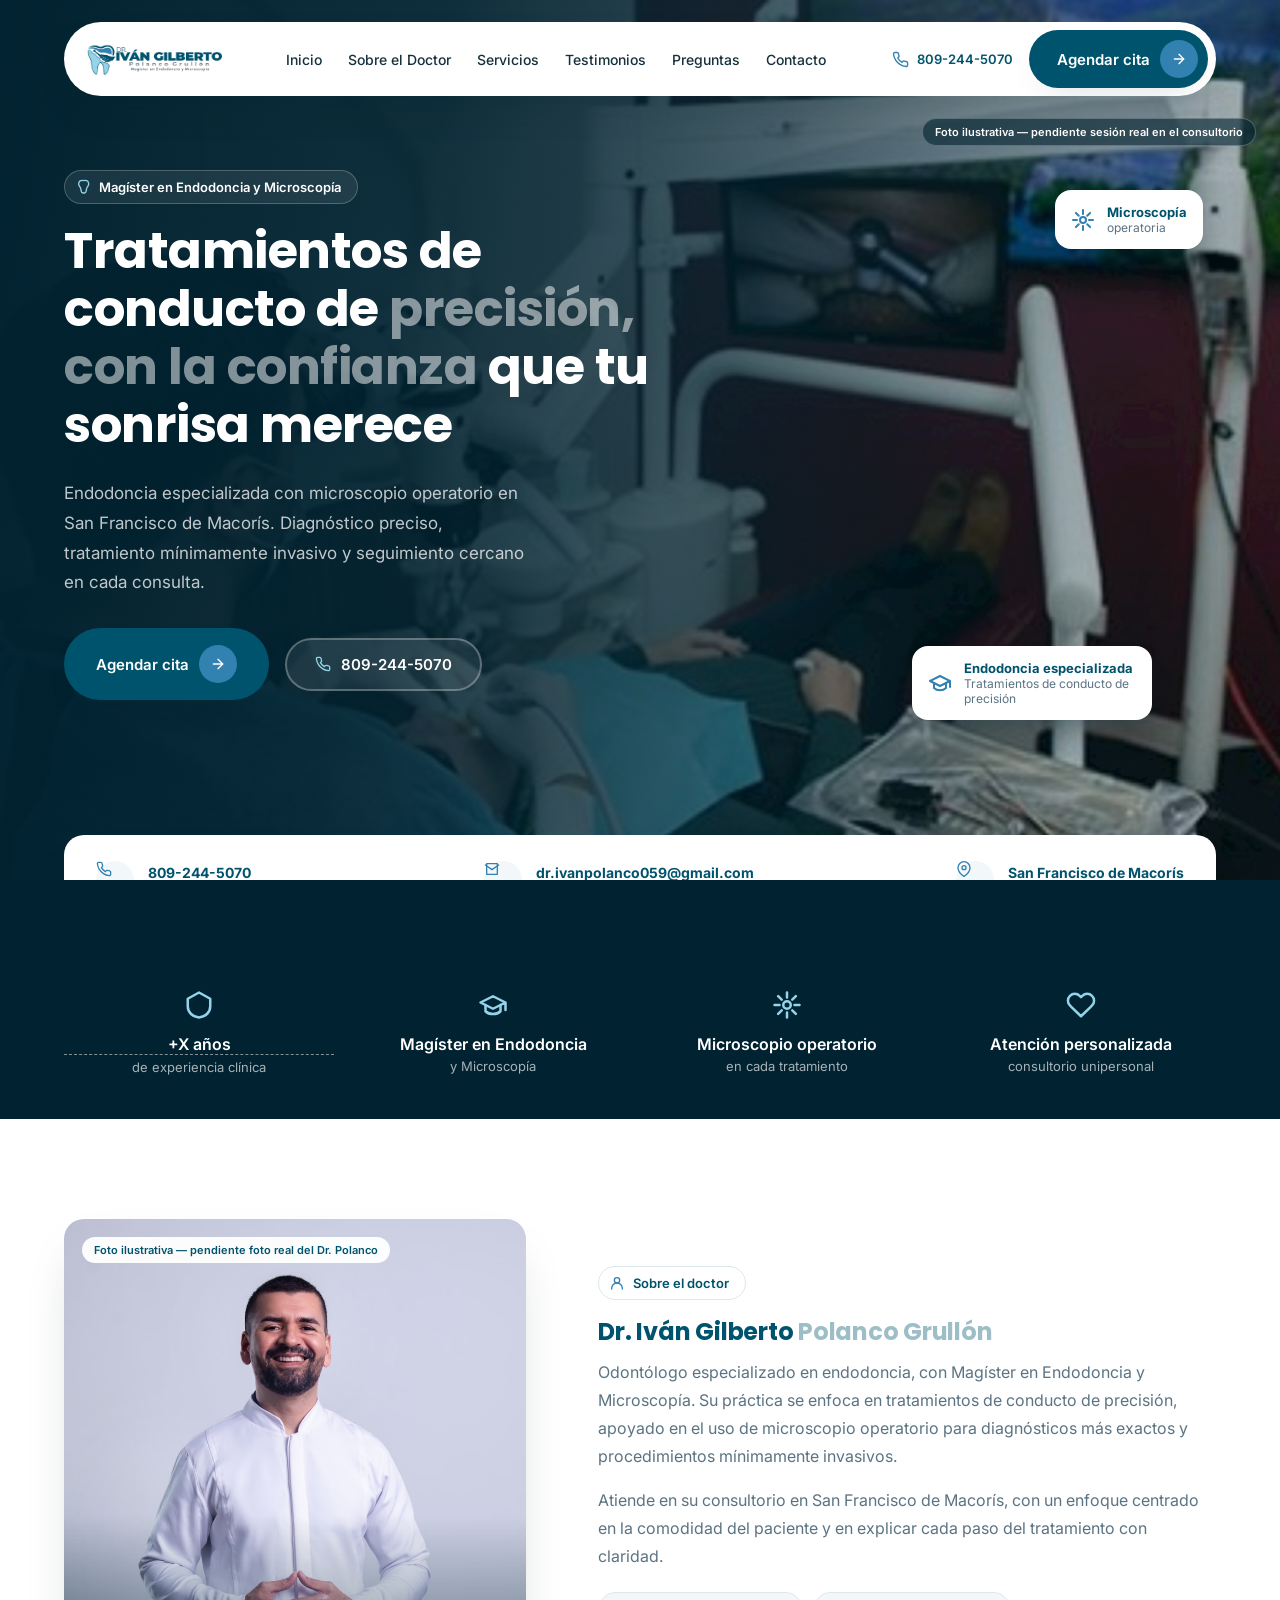
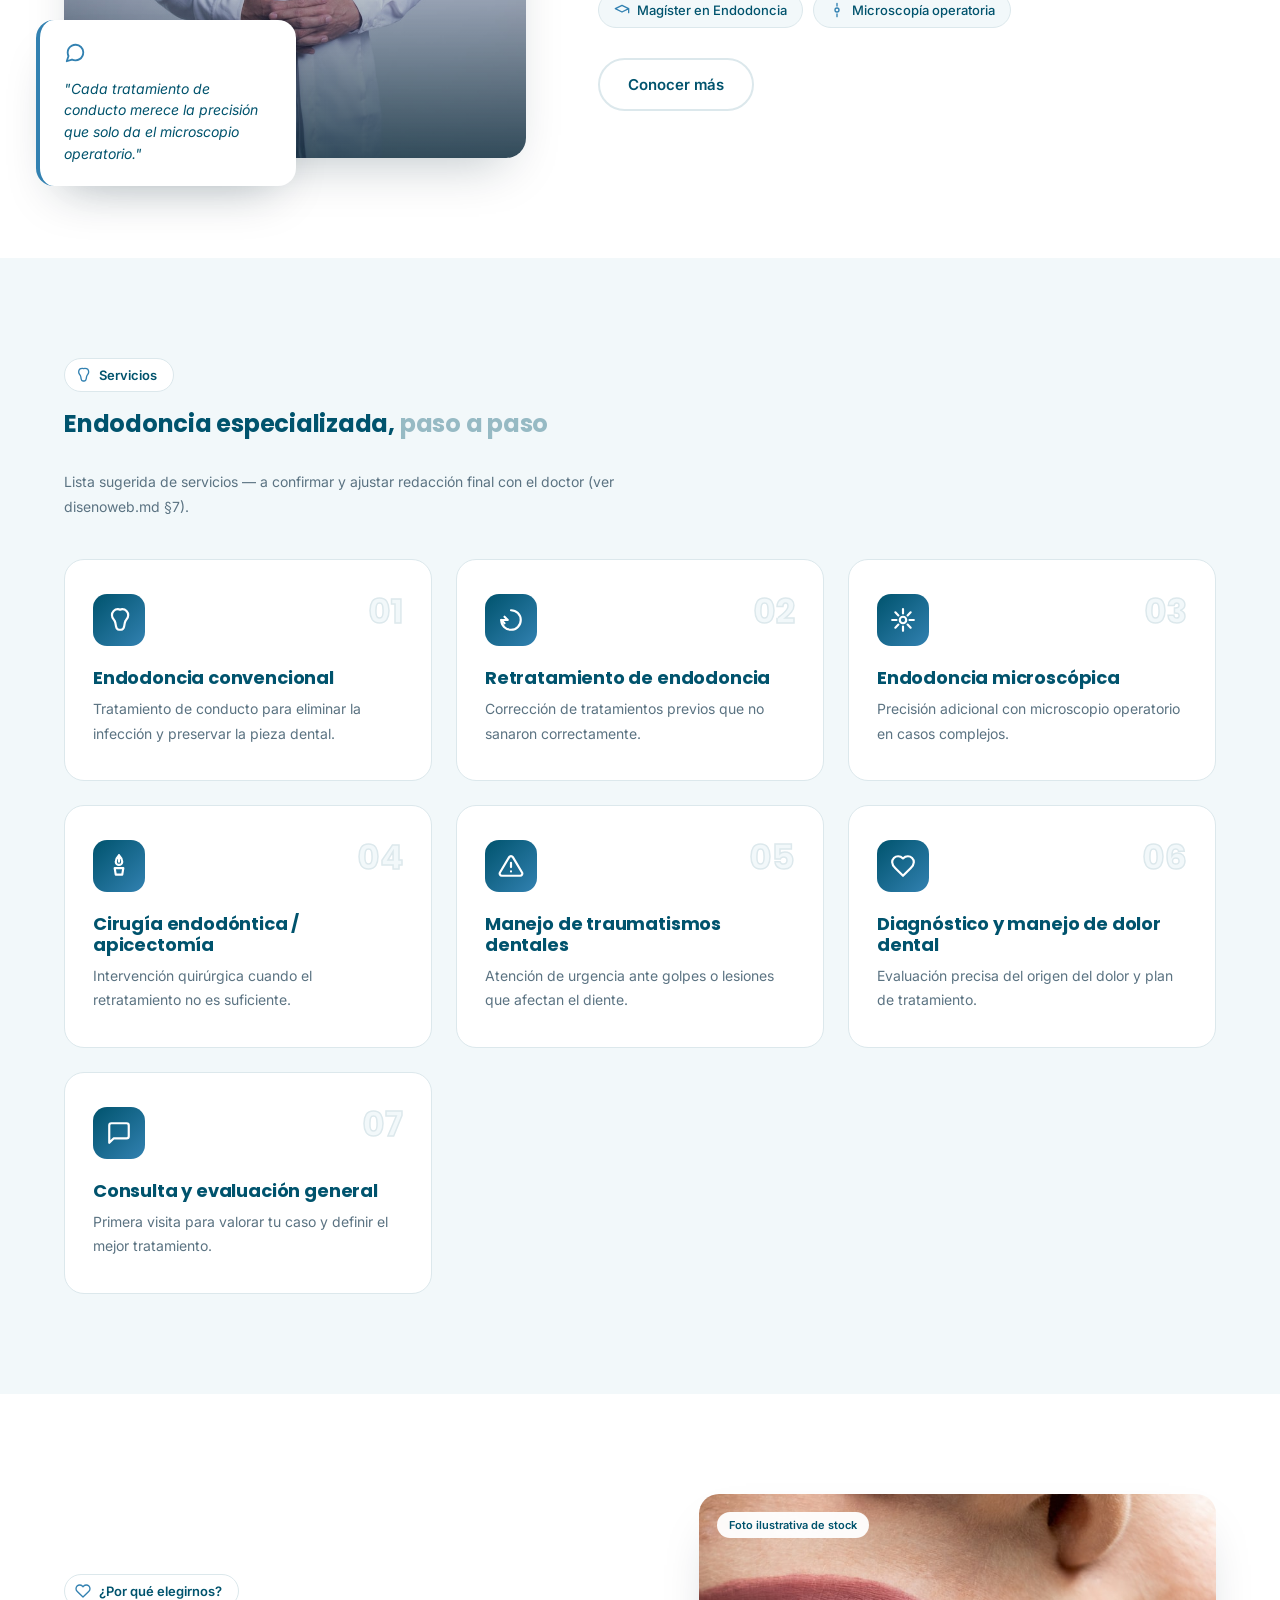
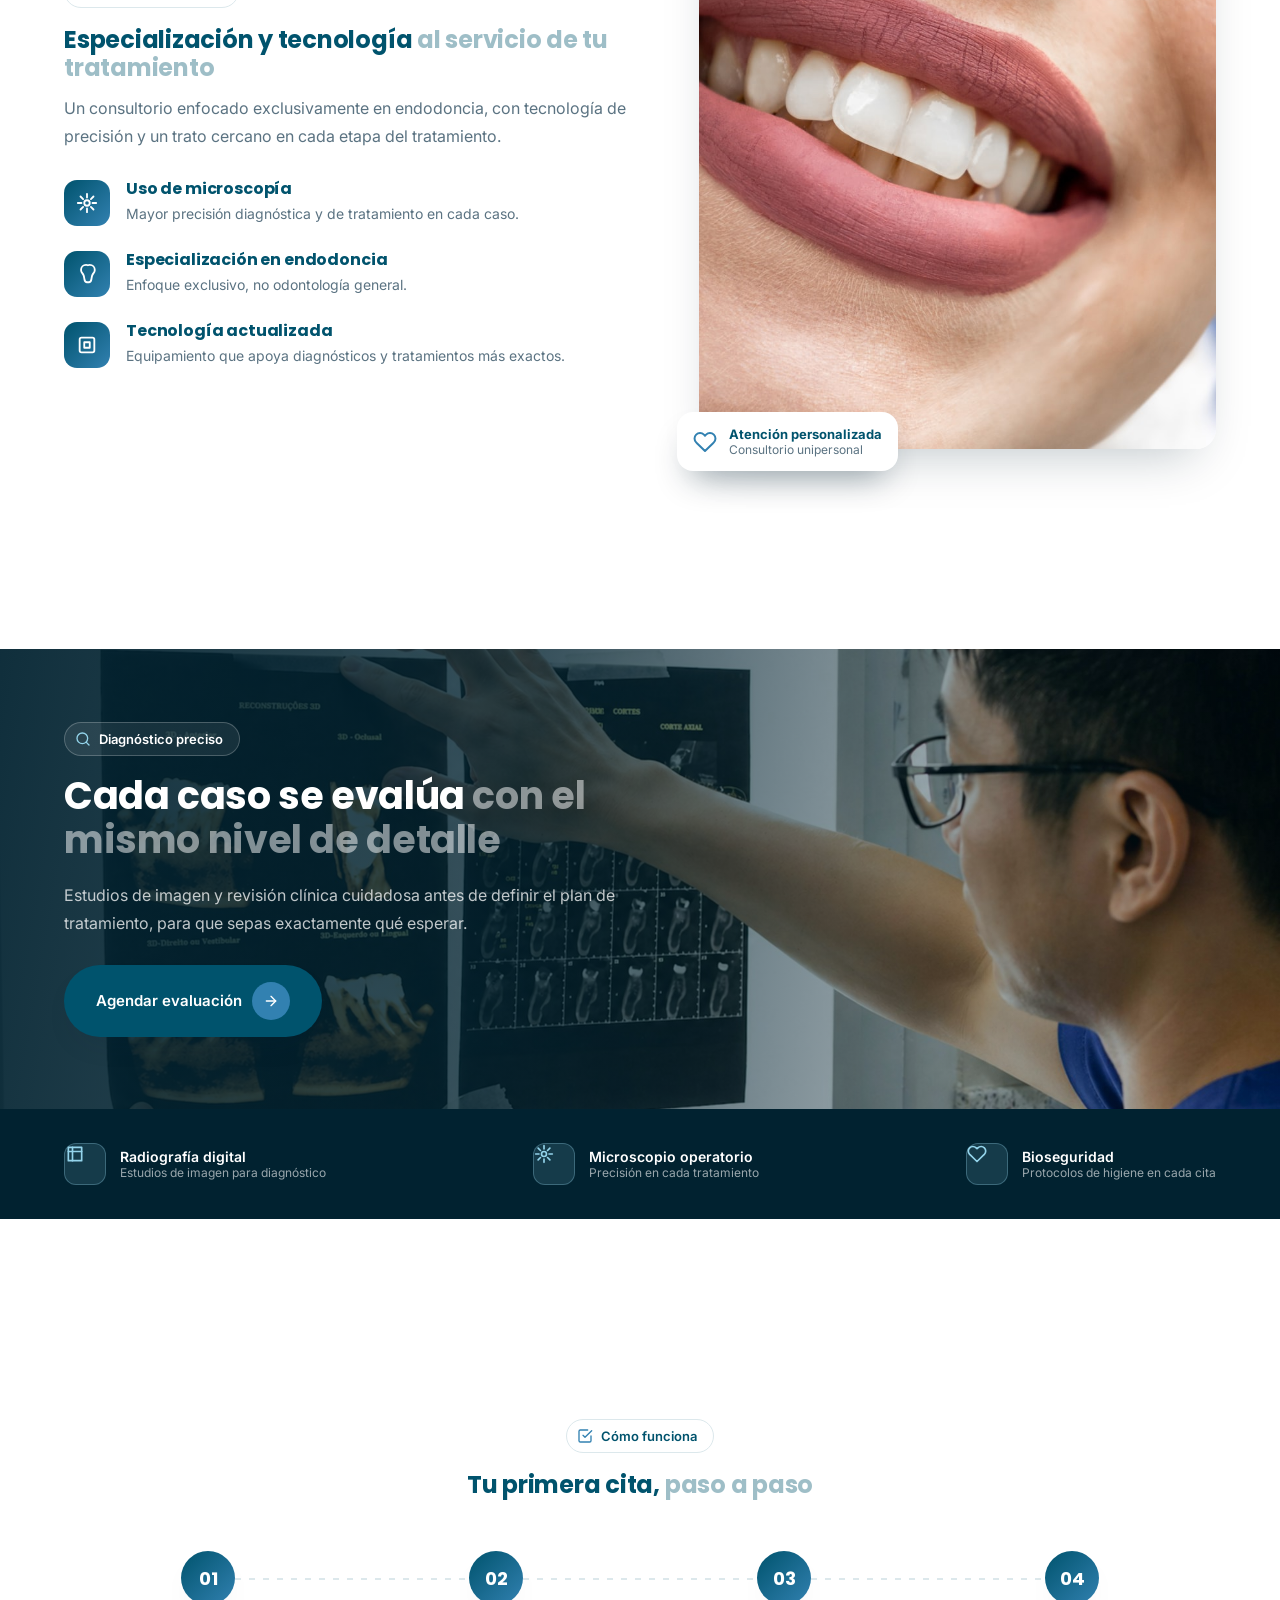
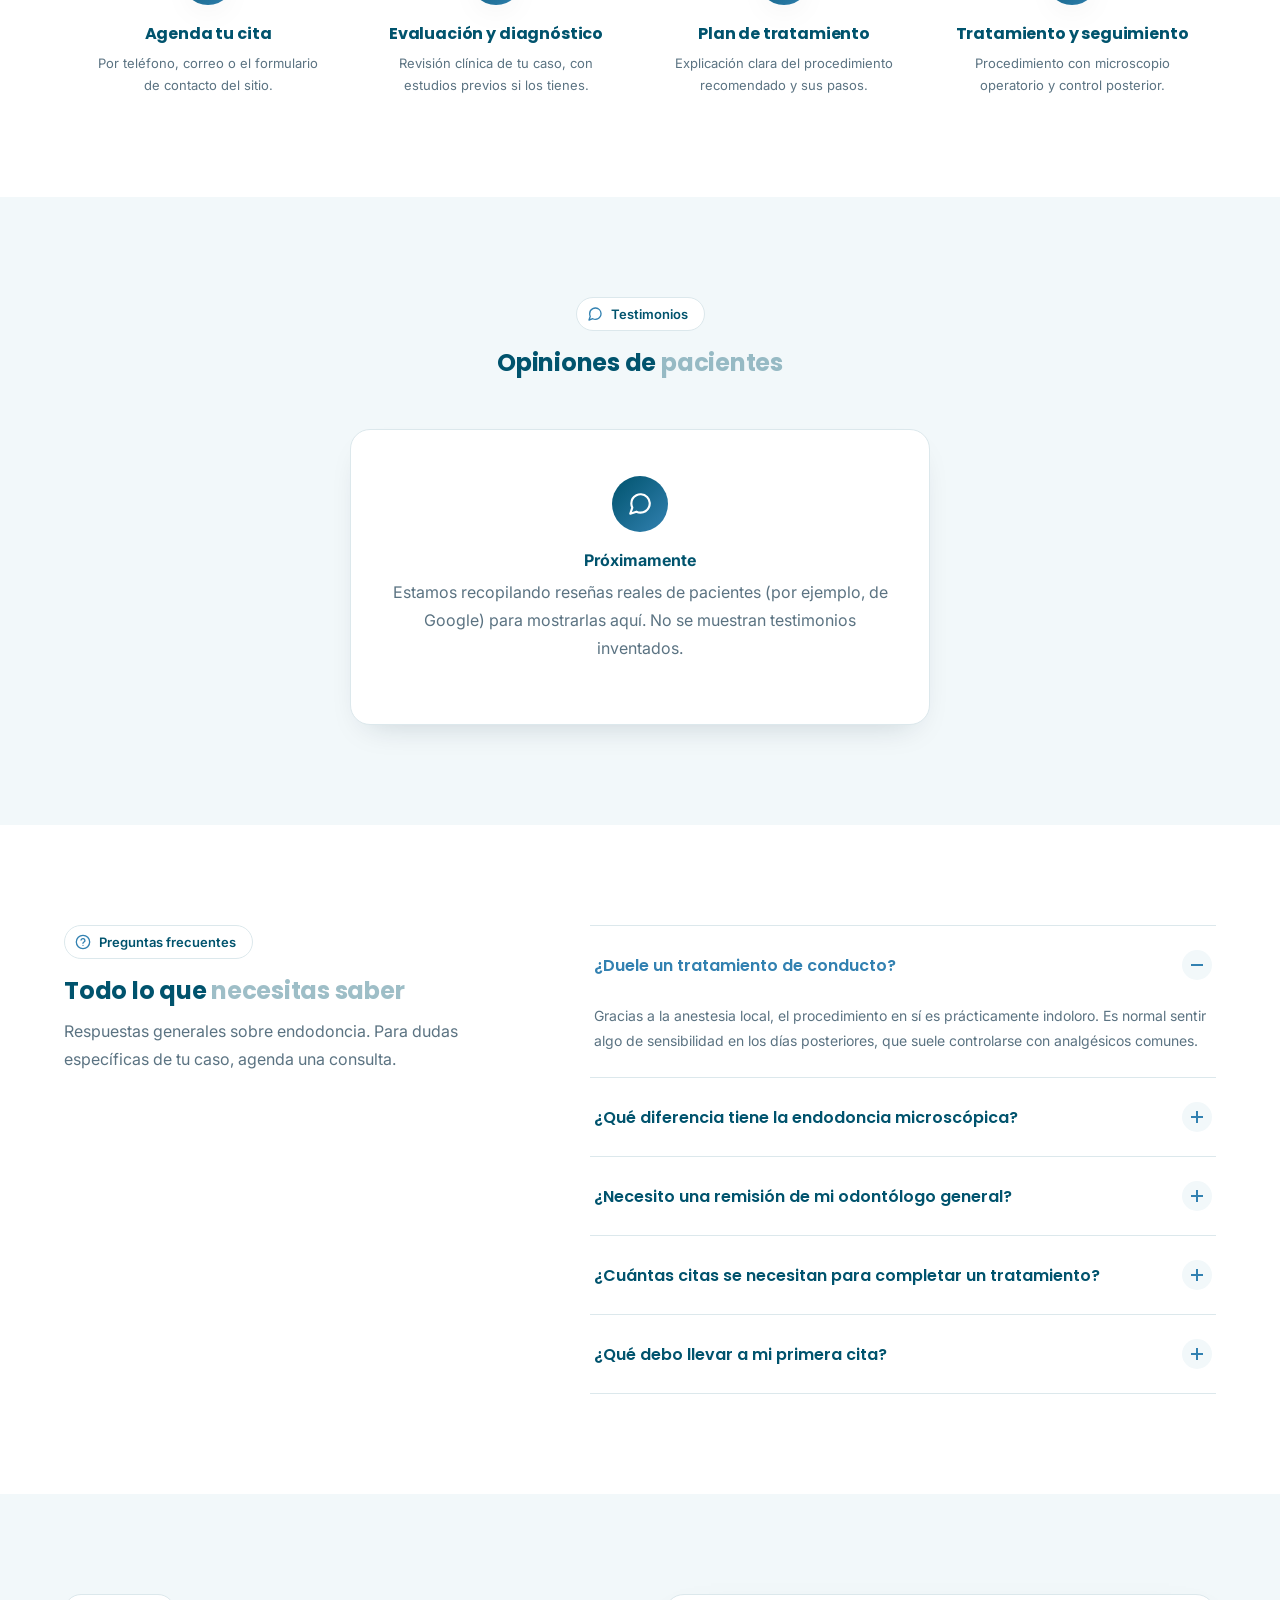
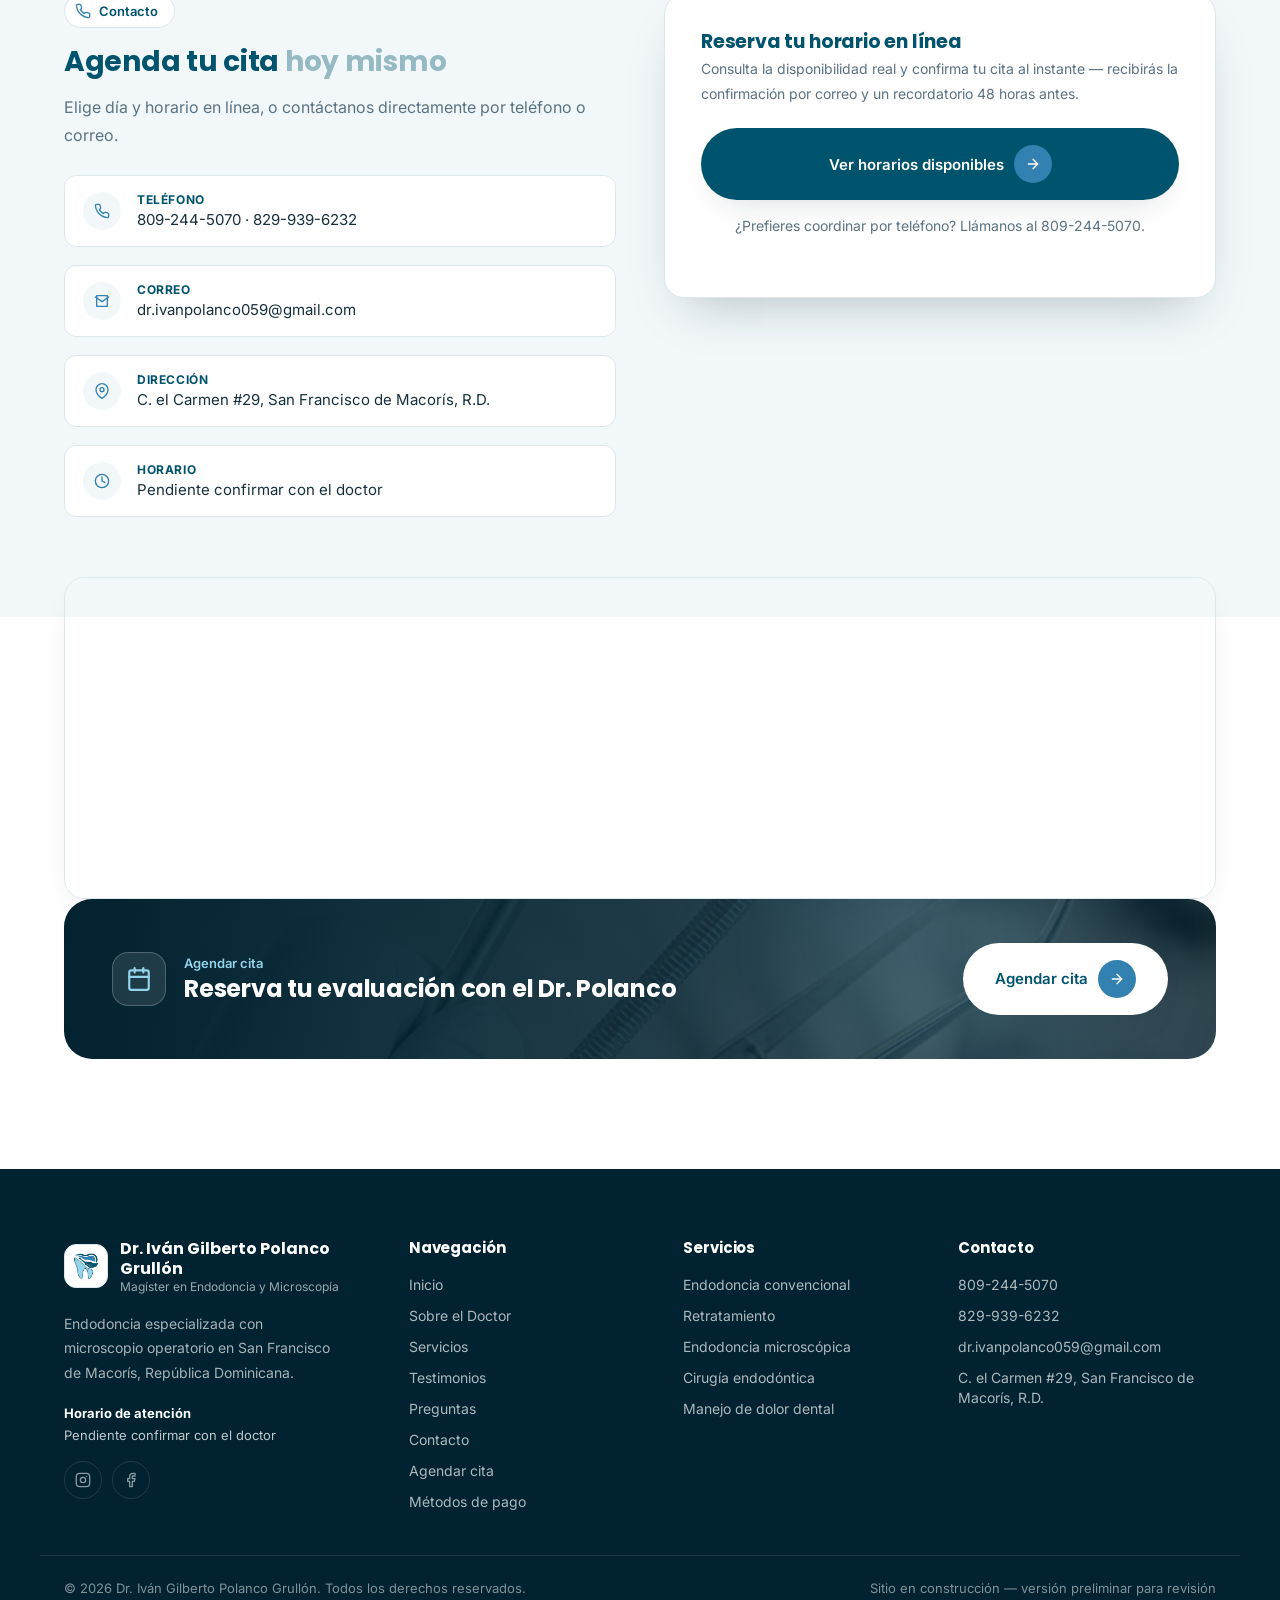
==== index.html @ b54da89d "Sitio web Dr. Iván Polanco: landing, sistema de citas y métodos de pago Landing principal con brandi" ====
<!DOCTYPE html>
<html lang="es">
<head>
<meta charset="UTF-8">
<meta name="viewport" content="width=device-width, initial-scale=1.0">
<title>Dr. Iván Gilberto Polanco Grullón — Endodoncia y Microscopía | San Francisco de Macorís</title>
<meta name="description" content="Dr. Iván Gilberto Polanco Grullón, Magíster en Endodoncia y Microscopía. Tratamientos de conducto de precisión con microscopio operatorio en San Francisco de Macorís, R.D.">
<link rel="preconnect" href="https://fonts.googleapis.com">
<link rel="preconnect" href="https://fonts.gstatic.com" crossorigin>
<link href="https://fonts.googleapis.com/css2?family=Inter:wght@400;500;600&family=Poppins:wght@600;700;800&display=swap" rel="stylesheet">
<link rel="stylesheet" href="assets/css/style.css">
<link rel="icon" type="image/png" href="assets/img/icono.png">
</head>
<body>

<header class="site-header" id="site-header">
  <div class="container">
    <div class="header-inner">
      <a href="#inicio" class="logo">
        <img src="assets/img/logo.png" alt="Dr. Iván Gilberto Polanco Grullón — Magíster en Endodoncia y Microscopía" class="logo-img">
      </a>

      <nav class="main-nav" id="main-nav">
        <ul>
          <li><a href="#inicio">Inicio</a></li>
          <li><a href="#doctor">Sobre el Doctor</a></li>
          <li><a href="#servicios">Servicios</a></li>
          <li><a href="#testimonios">Testimonios</a></li>
          <li><a href="#faq">Preguntas</a></li>
          <li><a href="#contacto">Contacto</a></li>
        </ul>
      </nav>

      <div class="header-actions">
        <a class="header-phone" href="tel:+18092445070">
          <svg viewBox="0 0 24 24" fill="none" stroke-width="2" stroke-linecap="round" stroke-linejoin="round"><path d="M22 16.92v3a2 2 0 0 1-2.18 2 19.79 19.79 0 0 1-8.63-3.07 19.5 19.5 0 0 1-6-6 19.79 19.79 0 0 1-3.07-8.67A2 2 0 0 1 4.11 2h3a2 2 0 0 1 2 1.72c.127.96.362 1.903.7 2.81a2 2 0 0 1-.45 2.11L8.09 9.91a16 16 0 0 0 6 6l1.27-1.27a2 2 0 0 1 2.11-.45c.907.338 1.85.573 2.81.7A2 2 0 0 1 22 16.92z"/></svg>
          809-244-5070
        </a>
        <a href="citas.html" class="btn btn-primary">
          Agendar cita
          <span class="btn-icon"><svg viewBox="0 0 24 24" fill="none" stroke="currentColor" stroke-width="2" stroke-linecap="round" stroke-linejoin="round"><line x1="5" y1="12" x2="19" y2="12"/><polyline points="12 5 19 12 12 19"/></svg></span>
        </a>
        <button class="nav-toggle" aria-label="Abrir menú" aria-expanded="false">
          <svg viewBox="0 0 24 24" fill="none" stroke-width="2" stroke-linecap="round" stroke-linejoin="round"><line x1="3" y1="12" x2="21" y2="12"/><line x1="3" y1="6" x2="21" y2="6"/><line x1="3" y1="18" x2="21" y2="18"/></svg>
        </button>
      </div>
    </div>
  </div>
</header>

<main>

  <!-- HERO -->
  <section class="hero" id="inicio">
    <span class="hero-scrim"></span>
    <span class="placeholder-note">Foto ilustrativa — pendiente sesión real en el consultorio</span>
    <div class="float-card float-card--top">
      <svg viewBox="0 0 24 24" fill="none" stroke-width="2" stroke-linecap="round" stroke-linejoin="round"><circle cx="12" cy="12" r="3"/><path d="M12 2v4M12 18v4M4.93 4.93l2.83 2.83M16.24 16.24l2.83 2.83M2 12h4M18 12h4M4.93 19.07l2.83-2.83M16.24 7.76l2.83-2.83"/></svg>
      <span><strong>Microscopía</strong><span>operatoria</span></span>
    </div>
    <div class="float-card float-card--bottom">
      <svg viewBox="0 0 24 24" fill="none" stroke-width="2" stroke-linecap="round" stroke-linejoin="round"><path d="M22 10v6M2 10l10-5 10 5-10 5-10-5z"/><path d="M6 12v5c3 3 9 3 12 0v-5"/></svg>
      <span>
        <strong>Endodoncia especializada</strong>
        <span>Tratamientos de conducto de precisión</span>
      </span>
    </div>
    <div class="container">
      <div class="hero-grid">
        <div class="hero-copy">
          <span class="pill pill-light">
            <svg viewBox="0 0 24 24" fill="none" stroke="currentColor" stroke-width="2" stroke-linecap="round" stroke-linejoin="round"><path d="M12 21c-1.5 0-2.5-1.5-2.8-3.3-.3-1.8-.4-3.4-1.2-4.9C7 11 5.5 10 5.5 7.5 5.5 4.5 7.8 2 11 2c.7 0 1.4.2 2 .5.6-.3 1.3-.5 2-.5 3.2 0 5.5 2.5 5.5 5.5 0 2.5-1.5 3.5-2.5 5.3-.8 1.5-.9 3.1-1.2 4.9-.3 1.8-1.3 3.3-2.8 3.3z"/></svg>
            Magíster en Endodoncia y Microscopía
          </span>
          <h1>Tratamientos de conducto de <span class="fade">precisión, con la confianza</span> que tu sonrisa merece</h1>
          <p class="hero-lead">Endodoncia especializada con microscopio operatorio en San Francisco de Macorís. Diagnóstico preciso, tratamiento mínimamente invasivo y seguimiento cercano en cada consulta.</p>
          <div class="hero-actions">
            <a href="citas.html" class="btn btn-primary btn-flat">
              Agendar cita
              <span class="btn-icon"><svg viewBox="0 0 24 24" fill="none" stroke="currentColor" stroke-width="2" stroke-linecap="round" stroke-linejoin="round"><line x1="5" y1="12" x2="19" y2="12"/><polyline points="12 5 19 12 12 19"/></svg></span>
            </a>
            <a href="tel:+18092445070" class="btn btn-ghost">
              <svg viewBox="0 0 24 24" fill="none" stroke-width="2" stroke-linecap="round" stroke-linejoin="round"><path d="M22 16.92v3a2 2 0 0 1-2.18 2 19.79 19.79 0 0 1-8.63-3.07 19.5 19.5 0 0 1-6-6 19.79 19.79 0 0 1-3.07-8.67A2 2 0 0 1 4.11 2h3a2 2 0 0 1 2 1.72c.127.96.362 1.903.7 2.81a2 2 0 0 1-.45 2.11L8.09 9.91a16 16 0 0 0 6 6l1.27-1.27a2 2 0 0 1 2.11-.45c.907.338 1.85.573 2.81.7A2 2 0 0 1 22 16.92z"/></svg>
              809-244-5070
            </a>
          </div>
        </div>
      </div>

      <div class="hero-info-bar">
        <div class="hero-info-item">
          <span class="btn-icon"><svg viewBox="0 0 24 24" fill="none" stroke-width="2" stroke-linecap="round" stroke-linejoin="round"><path d="M22 16.92v3a2 2 0 0 1-2.18 2 19.79 19.79 0 0 1-8.63-3.07 19.5 19.5 0 0 1-6-6 19.79 19.79 0 0 1-3.07-8.67A2 2 0 0 1 4.11 2h3a2 2 0 0 1 2 1.72c.127.96.362 1.903.7 2.81a2 2 0 0 1-.45 2.11L8.09 9.91a16 16 0 0 0 6 6l1.27-1.27a2 2 0 0 1 2.11-.45c.907.338 1.85.573 2.81.7A2 2 0 0 1 22 16.92z"/></svg></span>
          <span><strong>809-244-5070</strong><span>Llámanos directamente</span></span>
        </div>
        <div class="hero-info-item">
          <span class="btn-icon"><svg viewBox="0 0 24 24" fill="none" stroke-width="2" stroke-linecap="round" stroke-linejoin="round"><path d="M4 4h16v16H4z"/><path d="m22 6-10 7L2 6"/></svg></span>
          <span><strong>dr.ivanpolanco059@gmail.com</strong><span>Escríbenos tu caso</span></span>
        </div>
        <div class="hero-info-item">
          <span class="btn-icon"><svg viewBox="0 0 24 24" fill="none" stroke-width="2" stroke-linecap="round" stroke-linejoin="round"><path d="M21 10c0 7-9 13-9 13s-9-6-9-13a9 9 0 0 1 18 0z"/><circle cx="12" cy="10" r="3"/></svg></span>
          <span><strong>San Francisco de Macorís</strong><span>C. el Carmen #29</span></span>
        </div>
      </div>
    </div>
  </section>

  <!-- TRUST STRIP -->
  <section class="trust-strip">
    <div class="container trust-grid">
      <div class="trust-item reveal">
        <svg viewBox="0 0 24 24" fill="none" stroke-width="2" stroke-linecap="round" stroke-linejoin="round"><path d="M12 2 3 7v6c0 5 4 8.5 9 9 5-.5 9-4 9-9V7l-9-5z"/></svg>
        <strong class="pending">+X años</strong>
        <span>de experiencia clínica</span>
      </div>
      <div class="trust-item reveal">
        <svg viewBox="0 0 24 24" fill="none" stroke-width="2" stroke-linecap="round" stroke-linejoin="round"><path d="M22 10v6M2 10l10-5 10 5-10 5-10-5z"/><path d="M6 12v5c3 3 9 3 12 0v-5"/></svg>
        <strong>Magíster en Endodoncia</strong>
        <span>y Microscopía</span>
      </div>
      <div class="trust-item reveal">
        <svg viewBox="0 0 24 24" fill="none" stroke-width="2" stroke-linecap="round" stroke-linejoin="round"><circle cx="12" cy="12" r="3"/><path d="M12 2v4M12 18v4M4.93 4.93l2.83 2.83M16.24 16.24l2.83 2.83M2 12h4M18 12h4M4.93 19.07l2.83-2.83M16.24 7.76l2.83-2.83"/></svg>
        <strong>Microscopio operatorio</strong>
        <span>en cada tratamiento</span>
      </div>
      <div class="trust-item reveal">
        <svg viewBox="0 0 24 24" fill="none" stroke-width="2" stroke-linecap="round" stroke-linejoin="round"><path d="M20.84 4.61a5.5 5.5 0 0 0-7.78 0L12 5.67l-1.06-1.06a5.5 5.5 0 0 0-7.78 7.78l1.06 1.06L12 21l7.78-7.55 1.06-1.06a5.5 5.5 0 0 0 0-7.78z"/></svg>
        <strong>Atención personalizada</strong>
        <span>consultorio unipersonal</span>
      </div>
    </div>
  </section>

  <!-- ABOUT -->
  <section class="about" id="doctor">
    <div class="container">
      <div class="about-media reveal">
        <div class="about-photo">
          <span class="about-photo-note">Foto ilustrativa — pendiente foto real del Dr. Polanco</span>
        </div>
        <div class="about-quote">
          <svg viewBox="0 0 24 24" fill="none" stroke-width="2" stroke-linecap="round" stroke-linejoin="round"><path d="M21 11.5a8.38 8.38 0 0 1-.9 3.8 8.5 8.5 0 0 1-7.6 4.7 8.38 8.38 0 0 1-3.8-.9L3 21l1.9-5.7a8.38 8.38 0 0 1-.9-3.8 8.5 8.5 0 0 1 4.7-7.6 8.38 8.38 0 0 1 3.8-.9h.5a8.48 8.48 0 0 1 8 8v.5z"/></svg>
          <p>"Cada tratamiento de conducto merece la precisión que solo da el microscopio operatorio."</p>
        </div>
      </div>
      <div class="about-copy reveal">
        <span class="pill">
          <svg viewBox="0 0 24 24" fill="none" stroke="currentColor" stroke-width="2" stroke-linecap="round" stroke-linejoin="round"><circle cx="12" cy="8" r="4"/><path d="M4 21v-1a8 8 0 0 1 16 0v1"/></svg>
          Sobre el doctor
        </span>
        <h2>Dr. Iván Gilberto <span class="fade">Polanco Grullón</span></h2>
        <p>Odontólogo especializado en endodoncia, con Magíster en Endodoncia y Microscopía. Su práctica se enfoca en tratamientos de conducto de precisión, apoyado en el uso de microscopio operatorio para diagnósticos más exactos y procedimientos mínimamente invasivos.</p>
        <p>Atiende en su consultorio en San Francisco de Macorís, con un enfoque centrado en la comodidad del paciente y en explicar cada paso del tratamiento con claridad.</p>
        <div class="about-credentials">
          <span class="credential-pill">
            <svg viewBox="0 0 24 24" fill="none" stroke-width="2" stroke-linecap="round" stroke-linejoin="round"><path d="M22 10v6M2 10l10-5 10 5-10 5-10-5z"/></svg>
            Magíster en Endodoncia
          </span>
          <span class="credential-pill">
            <svg viewBox="0 0 24 24" fill="none" stroke-width="2" stroke-linecap="round" stroke-linejoin="round"><circle cx="12" cy="12" r="3"/><path d="M12 2v4M12 18v4"/></svg>
            Microscopía operatoria
          </span>
        </div>
        <a href="#servicios" class="btn btn-secondary">Conocer más</a>
      </div>
    </div>
  </section>

  <!-- SERVICES -->
  <section class="services" id="servicios">
    <div class="container">
      <div class="section-head-row">
        <div class="section-head reveal">
          <span class="pill">
            <svg viewBox="0 0 24 24" fill="none" stroke="currentColor" stroke-width="2" stroke-linecap="round" stroke-linejoin="round"><path d="M12 21c-1.5 0-2.5-1.5-2.8-3.3-.3-1.8-.4-3.4-1.2-4.9C7 11 5.5 10 5.5 7.5 5.5 4.5 7.8 2 11 2c.7 0 1.4.2 2 .5.6-.3 1.3-.5 2-.5 3.2 0 5.5 2.5 5.5 5.5 0 2.5-1.5 3.5-2.5 5.3-.8 1.5-.9 3.1-1.2 4.9-.3 1.8-1.3 3.3-2.8 3.3z"/></svg>
            Servicios
          </span>
          <h2>Endodoncia especializada, <span class="fade">paso a paso</span></h2>
        </div>
      </div>
      <p style="max-width:560px;margin:-32px 0 40px;font-size:14px;">Lista sugerida de servicios — a confirmar y ajustar redacción final con el doctor (ver disenoweb.md §7).</p>
      <div class="services-grid">

        <div class="service-card reveal">
          <div class="service-top">
            <div class="service-icon"><svg viewBox="0 0 24 24" fill="none" stroke="#fff" stroke-width="2" stroke-linecap="round" stroke-linejoin="round"><path d="M12 21c-1.5 0-2.5-1.5-2.8-3.3-.3-1.8-.4-3.4-1.2-4.9C7 11 5.5 10 5.5 7.5 5.5 4.5 7.8 2 11 2c.7 0 1.4.2 2 .5.6-.3 1.3-.5 2-.5 3.2 0 5.5 2.5 5.5 5.5 0 2.5-1.5 3.5-2.5 5.3-.8 1.5-.9 3.1-1.2 4.9-.3 1.8-1.3 3.3-2.8 3.3z"/></svg></div>
            <span class="service-num">01</span>
          </div>
          <h3>Endodoncia convencional</h3>
          <p>Tratamiento de conducto para eliminar la infección y preservar la pieza dental.</p>
        </div>

        <div class="service-card reveal">
          <div class="service-top">
            <div class="service-icon"><svg viewBox="0 0 24 24" fill="none" stroke="#fff" stroke-width="2" stroke-linecap="round" stroke-linejoin="round"><path d="M3 12a9 9 0 1 0 9-9"/><path d="M3 12h6l-3-3M3 12l3 3"/></svg></div>
            <span class="service-num">02</span>
          </div>
          <h3>Retratamiento de endodoncia</h3>
          <p>Corrección de tratamientos previos que no sanaron correctamente.</p>
        </div>

        <div class="service-card reveal">
          <div class="service-top">
            <div class="service-icon"><svg viewBox="0 0 24 24" fill="none" stroke="#fff" stroke-width="2" stroke-linecap="round" stroke-linejoin="round"><circle cx="12" cy="12" r="3"/><path d="M12 2v4M12 18v4M4.93 4.93l2.83 2.83M16.24 16.24l2.83 2.83M2 12h4M18 12h4M4.93 19.07l2.83-2.83M16.24 7.76l2.83-2.83"/></svg></div>
            <span class="service-num">03</span>
          </div>
          <h3>Endodoncia microscópica</h3>
          <p>Precisión adicional con microscopio operatorio en casos complejos.</p>
        </div>

        <div class="service-card reveal">
          <div class="service-top">
            <div class="service-icon"><svg viewBox="0 0 24 24" fill="none" stroke="#fff" stroke-width="2" stroke-linecap="round" stroke-linejoin="round"><path d="M12 2v6M12 2c-2 2-3 4-3 6a3 3 0 0 0 6 0c0-2-1-4-3-6z"/><path d="M8 14h8l-1 6H9l-1-6z"/></svg></div>
            <span class="service-num">04</span>
          </div>
          <h3>Cirugía endodóntica / apicectomía</h3>
          <p>Intervención quirúrgica cuando el retratamiento no es suficiente.</p>
        </div>

        <div class="service-card reveal">
          <div class="service-top">
            <div class="service-icon"><svg viewBox="0 0 24 24" fill="none" stroke="#fff" stroke-width="2" stroke-linecap="round" stroke-linejoin="round"><path d="M12 9v4M12 17h.01"/><path d="M10.29 3.86 1.82 18a2 2 0 0 0 1.71 3h16.94a2 2 0 0 0 1.71-3L13.71 3.86a2 2 0 0 0-3.42 0z"/></svg></div>
            <span class="service-num">05</span>
          </div>
          <h3>Manejo de traumatismos dentales</h3>
          <p>Atención de urgencia ante golpes o lesiones que afectan el diente.</p>
        </div>

        <div class="service-card reveal">
          <div class="service-top">
            <div class="service-icon"><svg viewBox="0 0 24 24" fill="none" stroke="#fff" stroke-width="2" stroke-linecap="round" stroke-linejoin="round"><path d="M19 14c1.49-1.46 3-3.21 3-5.5A5.5 5.5 0 0 0 16.5 3c-1.76 0-3 .5-4.5 2-1.5-1.5-2.74-2-4.5-2A5.5 5.5 0 0 0 2 8.5c0 2.29 1.51 4.04 3 5.5l7 7z"/></svg></div>
            <span class="service-num">06</span>
          </div>
          <h3>Diagnóstico y manejo de dolor dental</h3>
          <p>Evaluación precisa del origen del dolor y plan de tratamiento.</p>
        </div>

        <div class="service-card reveal">
          <div class="service-top">
            <div class="service-icon"><svg viewBox="0 0 24 24" fill="none" stroke="#fff" stroke-width="2" stroke-linecap="round" stroke-linejoin="round"><path d="M21 15a2 2 0 0 1-2 2H7l-4 4V5a2 2 0 0 1 2-2h14a2 2 0 0 1 2 2z"/></svg></div>
            <span class="service-num">07</span>
          </div>
          <h3>Consulta y evaluación general</h3>
          <p>Primera visita para valorar tu caso y definir el mejor tratamiento.</p>
        </div>

      </div>
    </div>
  </section>

  <!-- WHY CHOOSE US -->
  <section class="why-us">
    <div class="container">
      <div class="why-media reveal">
        <img src="assets/img/stock/sonrisa-cerca.jpg" alt="Primer plano de una sonrisa saludable" class="why-photo">
        <span class="about-photo-note">Foto ilustrativa de stock</span>
        <div class="float-card">
          <svg viewBox="0 0 24 24" fill="none" stroke-width="2" stroke-linecap="round" stroke-linejoin="round"><path d="M20.84 4.61a5.5 5.5 0 0 0-7.78 0L12 5.67l-1.06-1.06a5.5 5.5 0 0 0-7.78 7.78l1.06 1.06L12 21l7.78-7.55 1.06-1.06a5.5 5.5 0 0 0 0-7.78z"/></svg>
          <span><strong>Atención personalizada</strong><span>Consultorio unipersonal</span></span>
        </div>
      </div>
      <div class="why-copy reveal">
        <span class="pill">
          <svg viewBox="0 0 24 24" fill="none" stroke="currentColor" stroke-width="2" stroke-linecap="round" stroke-linejoin="round"><path d="M20.84 4.61a5.5 5.5 0 0 0-7.78 0L12 5.67l-1.06-1.06a5.5 5.5 0 0 0-7.78 7.78l1.06 1.06L12 21l7.78-7.55 1.06-1.06a5.5 5.5 0 0 0 0-7.78z"/></svg>
          ¿Por qué elegirnos?
        </span>
        <h2>Especialización y tecnología <span class="fade">al servicio de tu tratamiento</span></h2>
        <p>Un consultorio enfocado exclusivamente en endodoncia, con tecnología de precisión y un trato cercano en cada etapa del tratamiento.</p>
        <ul class="why-list">
          <li>
            <span class="why-list-icon"><svg viewBox="0 0 24 24" fill="none" stroke-width="2" stroke-linecap="round" stroke-linejoin="round"><circle cx="12" cy="12" r="3"/><path d="M12 2v4M12 18v4M4.93 4.93l2.83 2.83M16.24 16.24l2.83 2.83M2 12h4M18 12h4M4.93 19.07l2.83-2.83M16.24 7.76l2.83-2.83"/></svg></span>
            <span><h3>Uso de microscopía</h3><p>Mayor precisión diagnóstica y de tratamiento en cada caso.</p></span>
          </li>
          <li>
            <span class="why-list-icon"><svg viewBox="0 0 24 24" fill="none" stroke-width="2" stroke-linecap="round" stroke-linejoin="round"><path d="M12 21c-1.5 0-2.5-1.5-2.8-3.3-.3-1.8-.4-3.4-1.2-4.9C7 11 5.5 10 5.5 7.5 5.5 4.5 7.8 2 11 2c.7 0 1.4.2 2 .5.6-.3 1.3-.5 2-.5 3.2 0 5.5 2.5 5.5 5.5 0 2.5-1.5 3.5-2.5 5.3-.8 1.5-.9 3.1-1.2 4.9-.3 1.8-1.3 3.3-2.8 3.3z"/></svg></span>
            <span><h3>Especialización en endodoncia</h3><p>Enfoque exclusivo, no odontología general.</p></span>
          </li>
          <li>
            <span class="why-list-icon"><svg viewBox="0 0 24 24" fill="none" stroke-width="2" stroke-linecap="round" stroke-linejoin="round"><rect x="4" y="4" width="16" height="16" rx="2"/><path d="M9 9h6v6H9z"/></svg></span>
            <span><h3>Tecnología actualizada</h3><p>Equipamiento que apoya diagnósticos y tratamientos más exactos.</p></span>
          </li>
        </ul>
      </div>
    </div>
  </section>

  <!-- DIAGNOSTIC FULL-BLEED BAND -->
  <section class="diagnostic-band">
    <div class="diagnostic-media">
      <span class="diagnostic-scrim"></span>
      <div class="container">
        <div class="diagnostic-content reveal">
          <span class="pill pill-light">
            <svg viewBox="0 0 24 24" fill="none" stroke="currentColor" stroke-width="2" stroke-linecap="round" stroke-linejoin="round"><circle cx="11" cy="11" r="8"/><line x1="21" y1="21" x2="16.65" y2="16.65"/></svg>
            Diagnóstico preciso
          </span>
          <h2>Cada caso se evalúa <span class="fade">con el mismo nivel de detalle</span></h2>
          <p>Estudios de imagen y revisión clínica cuidadosa antes de definir el plan de tratamiento, para que sepas exactamente qué esperar.</p>
          <a href="citas.html" class="btn btn-primary btn-flat">
            Agendar evaluación
            <span class="btn-icon"><svg viewBox="0 0 24 24" fill="none" stroke="currentColor" stroke-width="2" stroke-linecap="round" stroke-linejoin="round"><line x1="5" y1="12" x2="19" y2="12"/><polyline points="12 5 19 12 12 19"/></svg></span>
          </a>
        </div>
      </div>
    </div>
    <div class="diagnostic-features">
      <div class="container diagnostic-features-grid">
        <div class="diagnostic-feature">
          <span class="diagnostic-feature-icon"><svg viewBox="0 0 24 24" fill="none" stroke-width="2" stroke-linecap="round" stroke-linejoin="round"><path d="M4 4h16v16H4z"/><path d="M4 9h16M9 4v16"/></svg></span>
          <span><strong>Radiografía digital</strong><span>Estudios de imagen para diagnóstico</span></span>
        </div>
        <div class="diagnostic-feature">
          <span class="diagnostic-feature-icon"><svg viewBox="0 0 24 24" fill="none" stroke-width="2" stroke-linecap="round" stroke-linejoin="round"><circle cx="12" cy="12" r="3"/><path d="M12 2v4M12 18v4M4.93 4.93l2.83 2.83M16.24 16.24l2.83 2.83M2 12h4M18 12h4M4.93 19.07l2.83-2.83M16.24 7.76l2.83-2.83"/></svg></span>
          <span><strong>Microscopio operatorio</strong><span>Precisión en cada tratamiento</span></span>
        </div>
        <div class="diagnostic-feature">
          <span class="diagnostic-feature-icon"><svg viewBox="0 0 24 24" fill="none" stroke-width="2" stroke-linecap="round" stroke-linejoin="round"><path d="M20.84 4.61a5.5 5.5 0 0 0-7.78 0L12 5.67l-1.06-1.06a5.5 5.5 0 0 0-7.78 7.78l1.06 1.06L12 21l7.78-7.55 1.06-1.06a5.5 5.5 0 0 0 0-7.78z"/></svg></span>
          <span><strong>Bioseguridad</strong><span>Protocolos de higiene en cada cita</span></span>
        </div>
      </div>
    </div>
  </section>

  <!-- PROCESS -->
  <section class="process">
    <div class="container">
      <div class="section-head reveal">
        <span class="pill">
          <svg viewBox="0 0 24 24" fill="none" stroke="currentColor" stroke-width="2" stroke-linecap="round" stroke-linejoin="round"><path d="M9 11l3 3L22 4"/><path d="M21 12v7a2 2 0 0 1-2 2H5a2 2 0 0 1-2-2V5a2 2 0 0 1 2-2h11"/></svg>
          Cómo funciona
        </span>
        <h2>Tu primera cita, <span class="fade">paso a paso</span></h2>
      </div>
      <div class="process-grid">
        <div class="process-step reveal">
          <div class="process-num">01</div>
          <h3>Agenda tu cita</h3>
          <p>Por teléfono, correo o el formulario de contacto del sitio.</p>
        </div>
        <div class="process-step reveal">
          <div class="process-num">02</div>
          <h3>Evaluación y diagnóstico</h3>
          <p>Revisión clínica de tu caso, con estudios previos si los tienes.</p>
        </div>
        <div class="process-step reveal">
          <div class="process-num">03</div>
          <h3>Plan de tratamiento</h3>
          <p>Explicación clara del procedimiento recomendado y sus pasos.</p>
        </div>
        <div class="process-step reveal">
          <div class="process-num">04</div>
          <h3>Tratamiento y seguimiento</h3>
          <p>Procedimiento con microscopio operatorio y control posterior.</p>
        </div>
      </div>
    </div>
  </section>

  <!-- TESTIMONIALS -->
  <section class="testimonials" id="testimonios">
    <div class="container">
      <div class="section-head reveal">
        <span class="pill">
          <svg viewBox="0 0 24 24" fill="none" stroke="currentColor" stroke-width="2" stroke-linecap="round" stroke-linejoin="round"><path d="M21 11.5a8.38 8.38 0 0 1-.9 3.8 8.5 8.5 0 0 1-7.6 4.7 8.38 8.38 0 0 1-3.8-.9L3 21l1.9-5.7a8.38 8.38 0 0 1-.9-3.8 8.5 8.5 0 0 1 4.7-7.6 8.38 8.38 0 0 1 3.8-.9h.5a8.48 8.48 0 0 1 8 8v.5z"/></svg>
          Testimonios
        </span>
        <h2>Opiniones de <span class="fade">pacientes</span></h2>
      </div>
      <div class="testimonial-pending reveal">
        <div class="testimonial-pending-icon">
          <svg viewBox="0 0 24 24" fill="none" stroke="#fff" stroke-width="2" stroke-linecap="round" stroke-linejoin="round"><path d="M21 11.5a8.38 8.38 0 0 1-.9 3.8 8.5 8.5 0 0 1-7.6 4.7 8.38 8.38 0 0 1-3.8-.9L3 21l1.9-5.7a8.38 8.38 0 0 1-.9-3.8 8.5 8.5 0 0 1 4.7-7.6 8.38 8.38 0 0 1 3.8-.9h.5a8.48 8.48 0 0 1 8 8v.5z"/></svg>
        </div>
        <strong>Próximamente</strong>
        <p>Estamos recopilando reseñas reales de pacientes (por ejemplo, de Google) para mostrarlas aquí. No se muestran testimonios inventados.</p>
      </div>
    </div>
  </section>

  <!-- FAQ -->
  <section class="faq" id="faq">
    <div class="container">
      <div class="section-head align-left reveal faq-sticky">
        <span class="pill">
          <svg viewBox="0 0 24 24" fill="none" stroke="currentColor" stroke-width="2" stroke-linecap="round" stroke-linejoin="round"><circle cx="12" cy="12" r="10"/><path d="M9.09 9a3 3 0 0 1 5.83 1c0 2-3 2-3 4"/><line x1="12" y1="17" x2="12.01" y2="17"/></svg>
          Preguntas frecuentes
        </span>
        <h2>Todo lo que <span class="fade">necesitas saber</span></h2>
        <p>Respuestas generales sobre endodoncia. Para dudas específicas de tu caso, agenda una consulta.</p>
      </div>

      <div class="faq-list reveal">
        <div class="faq-item open">
          <button class="faq-question">
            ¿Duele un tratamiento de conducto?
            <span class="faq-toggle"></span>
          </button>
          <div class="faq-answer">
            <p>Gracias a la anestesia local, el procedimiento en sí es prácticamente indoloro. Es normal sentir algo de sensibilidad en los días posteriores, que suele controlarse con analgésicos comunes.</p>
          </div>
        </div>
        <div class="faq-item">
          <button class="faq-question">
            ¿Qué diferencia tiene la endodoncia microscópica?
            <span class="faq-toggle"></span>
          </button>
          <div class="faq-answer">
            <p>El microscopio operatorio permite una visualización ampliada de los conductos radiculares, lo que ayuda a un diagnóstico y tratamiento más precisos, especialmente en casos complejos o retratamientos.</p>
          </div>
        </div>
        <div class="faq-item">
          <button class="faq-question">
            ¿Necesito una remisión de mi odontólogo general?
            <span class="faq-toggle"></span>
          </button>
          <div class="faq-answer">
            <p>No es indispensable. Puedes agendar tu consulta de evaluación directamente; si ya tienes una remisión o estudios previos, tráelos para agilizar el diagnóstico.</p>
          </div>
        </div>
        <div class="faq-item">
          <button class="faq-question">
            ¿Cuántas citas se necesitan para completar un tratamiento?
            <span class="faq-toggle"></span>
          </button>
          <div class="faq-answer">
            <p>Varía según la complejidad del caso. Algunos tratamientos se completan en una sola sesión y otros requieren visitas adicionales — esto se define en tu evaluación inicial.</p>
          </div>
        </div>
        <div class="faq-item">
          <button class="faq-question">
            ¿Qué debo llevar a mi primera cita?
            <span class="faq-toggle"></span>
          </button>
          <div class="faq-answer">
            <p>Si tienes radiografías o estudios dentales recientes, tráelos. No son obligatorios: si no los tienes, se pueden indicar durante la evaluación.</p>
          </div>
        </div>
      </div>
    </div>
  </section>

  <!-- CONTACT / APPOINTMENT BAND -->
  <section class="contact-band" id="contacto">
    <div class="container contact-grid">
      <div class="contact-info reveal">
        <span class="pill">
          <svg viewBox="0 0 24 24" fill="none" stroke="currentColor" stroke-width="2" stroke-linecap="round" stroke-linejoin="round"><path d="M22 16.92v3a2 2 0 0 1-2.18 2 19.79 19.79 0 0 1-8.63-3.07 19.5 19.5 0 0 1-6-6 19.79 19.79 0 0 1-3.07-8.67A2 2 0 0 1 4.11 2h3a2 2 0 0 1 2 1.72c.127.96.362 1.903.7 2.81a2 2 0 0 1-.45 2.11L8.09 9.91a16 16 0 0 0 6 6l1.27-1.27a2 2 0 0 1 2.11-.45c.907.338 1.85.573 2.81.7A2 2 0 0 1 22 16.92z"/></svg>
          Contacto
        </span>
        <h2>Agenda tu cita <span class="fade">hoy mismo</span></h2>
        <p>Elige día y horario en línea, o contáctanos directamente por teléfono o correo.</p>
        <ul class="contact-list">
          <li>
            <span class="btn-icon"><svg viewBox="0 0 24 24" fill="none" stroke-width="2" stroke-linecap="round" stroke-linejoin="round"><path d="M22 16.92v3a2 2 0 0 1-2.18 2 19.79 19.79 0 0 1-8.63-3.07 19.5 19.5 0 0 1-6-6 19.79 19.79 0 0 1-3.07-8.67A2 2 0 0 1 4.11 2h3a2 2 0 0 1 2 1.72c.127.96.362 1.903.7 2.81a2 2 0 0 1-.45 2.11L8.09 9.91a16 16 0 0 0 6 6l1.27-1.27a2 2 0 0 1 2.11-.45c.907.338 1.85.573 2.81.7A2 2 0 0 1 22 16.92z"/></svg></span>
            <span><strong>Teléfono</strong><a href="tel:+18092445070">809-244-5070</a> · <a href="tel:+18299396232">829-939-6232</a></span>
          </li>
          <li>
            <span class="btn-icon"><svg viewBox="0 0 24 24" fill="none" stroke-width="2" stroke-linecap="round" stroke-linejoin="round"><path d="M4 4h16v16H4z"/><path d="m22 6-10 7L2 6"/></svg></span>
            <span><strong>Correo</strong><a href="mailto:dr.ivanpolanco059@gmail.com">dr.ivanpolanco059@gmail.com</a></span>
          </li>
          <li>
            <span class="btn-icon"><svg viewBox="0 0 24 24" fill="none" stroke-width="2" stroke-linecap="round" stroke-linejoin="round"><path d="M21 10c0 7-9 13-9 13s-9-6-9-13a9 9 0 0 1 18 0z"/><circle cx="12" cy="10" r="3"/></svg></span>
            <span><strong>Dirección</strong>C. el Carmen #29, San Francisco de Macorís, R.D.</span>
          </li>
          <li>
            <span class="btn-icon"><svg viewBox="0 0 24 24" fill="none" stroke-width="2" stroke-linecap="round" stroke-linejoin="round"><circle cx="12" cy="12" r="10"/><path d="M12 6v6l4 2"/></svg></span>
            <span><strong>Horario</strong>Pendiente confirmar con el doctor</span>
          </li>
        </ul>
      </div>

      <div class="appointment-form reveal">
        <h3>Reserva tu horario en línea</h3>
        <p>Consulta la disponibilidad real y confirma tu cita al instante — recibirás la confirmación por correo y un recordatorio 48 horas antes.</p>
        <a href="citas.html" class="btn btn-primary btn-block btn-flat">
          Ver horarios disponibles
          <span class="btn-icon"><svg viewBox="0 0 24 24" fill="none" stroke="currentColor" stroke-width="2" stroke-linecap="round" stroke-linejoin="round"><line x1="5" y1="12" x2="19" y2="12"/><polyline points="12 5 19 12 12 19"/></svg></span>
        </a>
        <p class="form-note">¿Prefieres coordinar por teléfono? Llámanos al 809-244-5070.</p>
      </div>
    </div>
  </section>

  <div class="container" style="padding-top:0;margin-top:-40px;">
    <div class="map-wrap reveal">
      <iframe
        loading="lazy"
        referrerpolicy="no-referrer-when-downgrade"
        src="https://www.google.com/maps?q=C.+el+Carmen+29,+San+Francisco+de+Macor%C3%ADs,+Rep%C3%BAblica+Dominicana&output=embed"
        title="Ubicación del consultorio — C. el Carmen #29, San Francisco de Macorís">
      </iframe>
    </div>
  </div>

  <!-- CTA BANNER -->
  <div class="cta-banner-wrap">
    <div class="container">
      <div class="cta-banner reveal">
        <span class="decor-blob"></span>
        <div class="cta-left">
          <div class="cta-icon">
            <svg viewBox="0 0 24 24" fill="none" stroke="currentColor" stroke-width="2" stroke-linecap="round" stroke-linejoin="round"><rect x="3" y="4" width="18" height="18" rx="2"/><line x1="16" y1="2" x2="16" y2="6"/><line x1="8" y1="2" x2="8" y2="6"/><line x1="3" y1="10" x2="21" y2="10"/></svg>
          </div>
          <div>
            <span>Agendar cita</span>
            <h2>Reserva tu evaluación con el Dr. Polanco</h2>
          </div>
        </div>
        <a href="citas.html" class="btn btn-primary btn-flat">
          Agendar cita
          <span class="btn-icon"><svg viewBox="0 0 24 24" fill="none" stroke="currentColor" stroke-width="2" stroke-linecap="round" stroke-linejoin="round"><line x1="5" y1="12" x2="19" y2="12"/><polyline points="12 5 19 12 12 19"/></svg></span>
        </a>
      </div>
    </div>
  </div>

</main>

<footer class="site-footer">
  <div class="container footer-grid">
    <div class="footer-brand">
      <div class="logo">
        <span class="logo-mark">
          <img src="assets/img/icono.png" alt="">
        </span>
        <div class="logo-text">
          <strong>Dr. Iván Gilberto Polanco Grullón</strong>
          <span>Magíster en Endodoncia y Microscopía</span>
        </div>
      </div>
      <p>Endodoncia especializada con microscopio operatorio en San Francisco de Macorís, República Dominicana.</p>
      <div class="footer-hours">
        <strong>Horario de atención</strong>
        <span>Pendiente confirmar con el doctor</span>
      </div>
      <div class="footer-social">
        <a href="#" aria-label="Instagram — pendiente">
          <svg viewBox="0 0 24 24" fill="none" stroke-width="2" stroke-linecap="round" stroke-linejoin="round"><rect x="2" y="2" width="20" height="20" rx="5"/><circle cx="12" cy="12" r="4"/><line x1="17.5" y1="6.5" x2="17.5" y2="6.5"/></svg>
        </a>
        <a href="#" aria-label="Facebook — pendiente">
          <svg viewBox="0 0 24 24" fill="none" stroke-width="2" stroke-linecap="round" stroke-linejoin="round"><path d="M18 2h-3a5 5 0 0 0-5 5v3H7v4h3v8h4v-8h3l1-4h-4V7a1 1 0 0 1 1-1h3z"/></svg>
        </a>
      </div>
    </div>

    <div class="footer-col">
      <h4>Navegación</h4>
      <ul>
        <li><a href="#inicio">Inicio</a></li>
        <li><a href="#doctor">Sobre el Doctor</a></li>
        <li><a href="#servicios">Servicios</a></li>
        <li><a href="#testimonios">Testimonios</a></li>
        <li><a href="#faq">Preguntas</a></li>
        <li><a href="#contacto">Contacto</a></li>
        <li><a href="citas.html">Agendar cita</a></li>
        <li><a href="pago.html">Métodos de pago</a></li>
      </ul>
    </div>

    <div class="footer-col">
      <h4>Servicios</h4>
      <ul>
        <li><a href="#servicios">Endodoncia convencional</a></li>
        <li><a href="#servicios">Retratamiento</a></li>
        <li><a href="#servicios">Endodoncia microscópica</a></li>
        <li><a href="#servicios">Cirugía endodóntica</a></li>
        <li><a href="#servicios">Manejo de dolor dental</a></li>
      </ul>
    </div>

    <div class="footer-col">
      <h4>Contacto</h4>
      <ul>
        <li><a href="tel:+18092445070">809-244-5070</a></li>
        <li><a href="tel:+18299396232">829-939-6232</a></li>
        <li><a href="mailto:dr.ivanpolanco059@gmail.com">dr.ivanpolanco059@gmail.com</a></li>
        <li><span>C. el Carmen #29, San Francisco de Macorís, R.D.</span></li>
      </ul>
    </div>
  </div>

  <div class="container footer-bottom">
    <span>© 2026 Dr. Iván Gilberto Polanco Grullón. Todos los derechos reservados.</span>
    <span>Sitio en construcción — versión preliminar para revisión</span>
  </div>
</footer>

<script src="assets/js/main.js"></script>
</body>
</html>
---- assets/css/style.css ----
/* Dr. Iván Gilberto Polanco Grullón — Landing page
   Paleta extraída por pixel del logo real del cliente (logo.png / icono.png).
   Estructura y ritmo de secciones inspirados en plantillas dentales premium
   (nav flotante, tarjetas numeradas, franjas decorativas) — sistema visual
   propio, sin reutilizar assets ni CSS de ningún template comercial. */

:root {
  --navy: #00536D;
  --navy-dark: #013C50;
  --navy-ink: #012230;
  --navy-soft: rgba(0, 83, 109, .38);
  --turquoise: #94D4EB;
  --turquoise-soft: #C9E9F4;
  --turquoise-dark: #3281B1;
  --white: #FFFFFF;
  --surface-alt: #F2F8FA;
  --gray-border: #DCE8EC;
  --text: #16313D;
  --text-secondary: #5B7382;
  --radius: 20px;
  --radius-sm: 12px;
  --shadow: 0 24px 50px -22px rgba(1, 34, 48, .28);
  --shadow-soft: 0 14px 34px -18px rgba(1, 34, 48, .22);
  --gradient-brand: linear-gradient(135deg, var(--navy) 0%, var(--turquoise-dark) 100%);
  --gradient-navy: linear-gradient(160deg, var(--navy) 0%, var(--navy-ink) 100%);
  --container: 1200px;
}

* { box-sizing: border-box; }
html { scroll-behavior: smooth; }
body {
  margin: 0;
  font-family: "Inter", -apple-system, BlinkMacSystemFont, "Segoe UI", sans-serif;
  color: var(--text);
  background: var(--white);
  -webkit-font-smoothing: antialiased;
  overflow-x: hidden;
}

h1, h2, h3, h4 {
  font-family: "Poppins", "Inter", sans-serif;
  color: var(--navy);
  margin: 0 0 .5em;
  line-height: 1.16;
  font-weight: 700;
  letter-spacing: -.01em;
}
.fade { color: var(--navy-soft); }
.hero .fade, .diagnostic-band .fade { color: rgba(255,255,255,.5); }

p { line-height: 1.75; color: var(--text-secondary); margin: 0 0 1em; }
a { color: inherit; text-decoration: none; }
img { max-width: 100%; display: block; }
ul { margin: 0; padding: 0; list-style: none; }
section { padding: 100px 0; position: relative; }

.container {
  width: 100%;
  max-width: var(--container);
  margin: 0 auto;
  padding: 0 24px;
  position: relative;
}

/* Reveal-on-scroll */
.reveal { opacity: 0; transform: translateY(22px); transition: opacity .7s ease, transform .7s ease; }
.reveal.in-view { opacity: 1; transform: translateY(0); }

/* Pill badge (eyebrow) */
.pill {
  display: inline-flex;
  align-items: center;
  gap: 8px;
  font-size: 13px;
  font-weight: 600;
  color: var(--navy);
  background: var(--white);
  border: 1px solid var(--gray-border);
  padding: 8px 16px 8px 10px;
  border-radius: 999px;
  margin-bottom: 18px;
}
.pill svg { width: 16px; height: 16px; stroke: var(--turquoise-dark); }
.pill-light {
  background: rgba(255,255,255,.08);
  border-color: rgba(255,255,255,.22);
  color: var(--white);
}
.pill-light svg { stroke: var(--turquoise); }

.section-head { max-width: 640px; margin: 0 auto 52px; text-align: center; }
.section-head.align-left { margin: 0 0 52px; text-align: left; }
.section-head-row {
  display: flex;
  align-items: flex-end;
  justify-content: space-between;
  gap: 24px;
  margin-bottom: 52px;
  flex-wrap: wrap;
}
.section-head-row .section-head { margin: 0; text-align: left; }

/* Decorative elements */
.decor-blob {
  position: absolute;
  border-radius: 50%;
  filter: blur(70px);
  pointer-events: none;
  z-index: 0;
}
.dot-grid {
  position: absolute;
  inset: 0;
  background-image: radial-gradient(circle, currentColor 1.4px, transparent 1.4px);
  background-size: 22px 22px;
  opacity: .12;
  pointer-events: none;
}

/* Buttons */
.btn {
  display: inline-flex;
  align-items: center;
  justify-content: center;
  gap: 10px;
  padding: 8px 8px 8px 26px;
  border-radius: 999px;
  font-weight: 600;
  font-size: 15px;
  border: 2px solid transparent;
  cursor: pointer;
  transition: transform .18s ease, box-shadow .18s ease, background .18s ease;
  white-space: nowrap;
}
.btn:hover { transform: translateY(-2px); }
.btn-icon {
  width: 38px;
  height: 38px;
  border-radius: 50%;
  display: flex;
  align-items: center;
  justify-content: center;
  flex-shrink: 0;
}
.btn-icon svg { width: 16px; height: 16px; }
.btn-primary { background: var(--navy); color: var(--white); box-shadow: var(--shadow-soft); }
.btn-primary .btn-icon { background: var(--turquoise-dark); }
.btn-primary .btn-icon svg { stroke: var(--white); }
.btn-primary:hover { background: var(--navy-dark); }
.btn-flat {
  padding: 15px 30px;
  border-radius: 999px;
}
.btn-secondary { background: var(--white); color: var(--navy); border-color: var(--gray-border); padding: 15px 28px; }
.btn-secondary:hover { background: var(--surface-alt); border-color: var(--navy); }
.btn-ghost { background: rgba(255,255,255,.08); color: var(--white); border-color: rgba(255,255,255,.28); padding: 15px 28px; }
.btn-ghost:hover { background: rgba(255,255,255,.16); }
.btn-block { width: 100%; justify-content: center; }

/* Header */
.site-header {
  position: absolute;
  top: 22px;
  left: 0;
  right: 0;
  z-index: 100;
  transition: top .25s ease;
}
.site-header.is-fixed { position: fixed; top: 14px; }
.header-inner {
  background: var(--white);
  border-radius: 999px;
  box-shadow: 0 18px 40px -16px rgba(1, 34, 48, .28);
  display: flex;
  align-items: center;
  justify-content: space-between;
  gap: 20px;
  padding: 8px 8px 8px 22px;
}
.logo { display: flex; align-items: center; gap: 12px; }
.logo-img { height: 38px; width: auto; display: block; }

.logo-mark {
  width: 44px;
  height: 44px;
  border-radius: 12px;
  background: var(--white);
  border: 1px solid var(--gray-border);
  display: flex;
  align-items: center;
  justify-content: center;
  flex-shrink: 0;
}
.logo-mark img { width: 28px; height: auto; display: block; }
.logo-text { line-height: 1.25; }
.logo-text strong { display: block; font-family: "Poppins", sans-serif; font-weight: 700; font-size: 16px; color: var(--navy); }
.logo-text span { display: block; font-size: 12px; color: var(--text-secondary); }

.main-nav ul { display: flex; gap: 2px; align-items: center; }
.main-nav a {
  display: block;
  white-space: nowrap;
  font-weight: 500;
  font-size: 14px;
  color: var(--text);
  padding: 10px 12px;
  border-radius: 999px;
  transition: background .15s ease, color .15s ease;
}
.main-nav a:hover { background: var(--surface-alt); color: var(--navy); }

.header-actions { display: flex; align-items: center; gap: 10px; }
.header-phone {
  display: flex;
  align-items: center;
  gap: 8px;
  font-weight: 600;
  font-size: 13px;
  color: var(--navy);
  padding: 0 6px;
}
.header-phone svg { width: 17px; height: 17px; stroke: var(--turquoise-dark); }

.nav-toggle {
  display: none;
  background: var(--surface-alt);
  border: none;
  border-radius: 50%;
  width: 40px;
  height: 40px;
  align-items: center;
  justify-content: center;
  cursor: pointer;
}
.nav-toggle svg { width: 20px; height: 20px; stroke: var(--navy); }

/* Hero */
.hero {
  padding: 170px 0 0;
  overflow: hidden;
  color: var(--white);
  position: relative;
  background: var(--navy-ink) url("../img/stock/hero-microscopio.jpg") center 30% / cover no-repeat;
}
.hero-scrim {
  position: absolute;
  inset: 0;
  background: linear-gradient(100deg, var(--navy-ink) 0%, rgba(1,34,48,.93) 32%, rgba(1,34,48,.72) 56%, rgba(1,34,48,.4) 80%, rgba(1,34,48,.28) 100%);
  z-index: 0;
}
.hero .container { z-index: 1; }

.hero-grid {
  padding-bottom: 90px;
}
.hero-copy { max-width: 620px; }
.hero h1 { font-size: clamp(34px, 4.2vw, 50px); color: var(--white); }
.hero-lead { font-size: 17px; max-width: 470px; color: rgba(255,255,255,.75); }
.hero-actions { display: flex; flex-wrap: wrap; align-items: center; gap: 16px; margin-top: 30px; }
.hero-actions .btn-ghost { display: inline-flex; align-items: center; gap: 10px; }
.hero-actions .btn-ghost svg { width: 16px; height: 16px; stroke: var(--turquoise); }

.placeholder-note {
  display: inline-flex;
  background: rgba(1,34,48,.6);
  border: 1px solid rgba(255,255,255,.25);
  color: var(--white);
  font-size: 11px;
  font-weight: 600;
  padding: 6px 12px;
  border-radius: 999px;
  z-index: 3;
}
.hero .placeholder-note { position: absolute; top: 118px; right: 24px; }

.float-card {
  position: absolute;
  background: var(--white);
  border-radius: 16px;
  padding: 14px 16px;
  display: flex;
  align-items: center;
  gap: 12px;
  box-shadow: 0 18px 34px -14px rgba(1,34,48,.45);
  z-index: 3;
  max-width: 240px;
}
.float-card svg { width: 24px; height: 24px; stroke: var(--turquoise-dark); flex-shrink: 0; }
.float-card strong { display: block; font-size: 13px; color: var(--navy); }
.float-card span { display: block; font-size: 12px; color: var(--text-secondary); }
.hero .float-card--top { top: 190px; right: 6%; }
.hero .float-card--bottom { bottom: 160px; right: 10%; }

.hero-info-bar {
  position: relative;
  z-index: 2;
  background: var(--white);
  border-radius: 20px;
  padding: 26px 32px;
  display: flex;
  align-items: center;
  justify-content: space-between;
  flex-wrap: wrap;
  gap: 20px;
  box-shadow: var(--shadow);
  transform: translateY(50%);
}
.hero-info-item { display: flex; align-items: center; gap: 14px; }
.hero-info-item .btn-icon { background: var(--surface-alt); }
.hero-info-item .btn-icon svg { stroke: var(--turquoise-dark); }
.hero-info-item strong { display: block; font-size: 14px; color: var(--navy); }
.hero-info-item span { display: block; font-size: 12px; color: var(--text-secondary); }

/* Trust strip */
.trust-strip { background: var(--navy-ink); padding: 110px 0 44px; }
.trust-grid {
  display: grid;
  grid-template-columns: repeat(4, 1fr);
  gap: 24px;
  text-align: center;
}
.trust-item { color: var(--white); }
.trust-item svg { width: 30px; height: 30px; stroke: var(--turquoise); margin-bottom: 10px; }
.trust-item strong { display: block; font-size: 16px; font-weight: 600; }
.trust-item span { display: block; font-size: 13px; color: rgba(255,255,255,.65); margin-top: 4px; }
.pending { border-bottom: 1px dashed rgba(255,255,255,.5); }

/* About */
.about { background: var(--white); }
.about .container { display: grid; grid-template-columns: .85fr 1.15fr; gap: 64px; align-items: center; }
.about-media { position: relative; }
.about-photo {
  border-radius: var(--radius);
  aspect-ratio: 3 / 3.5;
  background: linear-gradient(180deg, transparent 55%, rgba(1,34,48,.75) 100%), url("../img/stock/doctor-placeholder.jpg") center 20% / cover no-repeat;
  position: relative;
  overflow: hidden;
  box-shadow: var(--shadow);
}
.about-photo-note {
  position: absolute;
  top: 18px;
  left: 18px;
  background: rgba(255,255,255,.95);
  color: var(--navy);
  font-size: 11px;
  font-weight: 600;
  padding: 6px 12px;
  border-radius: 999px;
  z-index: 1;
}
.about-quote {
  position: absolute;
  bottom: -28px;
  left: -28px;
  background: var(--white);
  border-radius: 18px;
  padding: 22px 24px;
  max-width: 260px;
  box-shadow: var(--shadow);
  border-left: 4px solid var(--turquoise-dark);
}
.about-quote svg { width: 22px; height: 22px; stroke: var(--turquoise-dark); margin-bottom: 10px; }
.about-quote p { font-size: 14px; font-style: italic; color: var(--navy); margin: 0; line-height: 1.55; }

.about-copy { padding-left: 8px; }
.about-credentials { display: flex; flex-wrap: wrap; gap: 10px; margin: 22px 0 30px; }
.credential-pill {
  display: flex;
  align-items: center;
  gap: 7px;
  background: var(--surface-alt);
  border: 1px solid var(--gray-border);
  padding: 9px 15px;
  border-radius: 999px;
  font-size: 13px;
  font-weight: 500;
  color: var(--navy);
}
.credential-pill svg { width: 16px; height: 16px; stroke: var(--turquoise-dark); }

/* Services */
.services { background: var(--surface-alt); }
.services-grid {
  display: grid;
  grid-template-columns: repeat(3, 1fr);
  gap: 24px;
}
.service-card {
  background: var(--white);
  border-radius: var(--radius);
  padding: 34px 28px;
  border: 1px solid var(--gray-border);
  transition: transform .2s ease, box-shadow .2s ease, border-color .2s ease;
  position: relative;
  overflow: hidden;
}
.service-card:hover { transform: translateY(-6px); box-shadow: var(--shadow); border-color: transparent; }
.service-top { display: flex; align-items: flex-start; justify-content: space-between; margin-bottom: 22px; }
.service-num {
  font-family: "Poppins", sans-serif;
  font-size: 34px;
  font-weight: 700;
  color: var(--surface-alt);
  -webkit-text-stroke: 1.5px var(--gray-border);
  line-height: 1;
}
.service-icon {
  width: 52px;
  height: 52px;
  border-radius: 14px;
  background: var(--gradient-brand);
  display: flex;
  align-items: center;
  justify-content: center;
  flex-shrink: 0;
}
.service-icon svg { width: 26px; height: 26px; stroke: var(--white); }
.service-card h3 { font-size: 18px; margin-bottom: 8px; }
.service-card p { font-size: 14px; margin-bottom: 0; }

/* Why choose us — photo + feature list */
.why-us { background: var(--white); }
.why-us .container { display: grid; grid-template-columns: 1.05fr .95fr; gap: 64px; align-items: center; }
.why-media { position: relative; order: 2; }
.why-photo {
  width: 100%;
  aspect-ratio: 4 / 4.3;
  object-fit: cover;
  border-radius: var(--radius);
  box-shadow: var(--shadow);
  display: block;
}
.why-media .float-card { position: absolute; bottom: -22px; left: -22px; right: auto; }
.why-copy { order: 1; }
.why-list { display: flex; flex-direction: column; gap: 24px; margin-top: 30px; }
.why-list li { display: flex; gap: 16px; align-items: flex-start; }
.why-list-icon {
  width: 46px;
  height: 46px;
  border-radius: 13px;
  background: var(--gradient-brand);
  display: flex;
  align-items: center;
  justify-content: center;
  flex-shrink: 0;
}
.why-list-icon svg { width: 22px; height: 22px; stroke: var(--white); }
.why-list h3 { font-size: 16px; margin-bottom: 4px; }
.why-list p { font-size: 14px; margin: 0; }

/* Diagnostic full-bleed band */
.diagnostic-band { position: relative; }
.diagnostic-media {
  min-height: 460px;
  background: var(--navy-ink) url("../img/stock/diagnostico-radiografia.jpg") center 30% / cover no-repeat;
  display: flex;
  align-items: center;
  position: relative;
}
.diagnostic-scrim {
  position: absolute;
  inset: 0;
  background: linear-gradient(100deg, rgba(1,34,48,.94) 0%, rgba(1,34,48,.78) 40%, rgba(1,34,48,.35) 75%, rgba(1,34,48,.18) 100%);
}
.diagnostic-content { position: relative; z-index: 1; max-width: 560px; }
.diagnostic-content h2 { color: var(--white); font-size: clamp(26px, 3.2vw, 38px); }
.diagnostic-content p { color: rgba(255,255,255,.75); margin-bottom: 28px; }
.diagnostic-features { background: var(--navy-ink); padding: 34px 0; }
.diagnostic-features-grid {
  display: flex;
  flex-wrap: wrap;
  gap: 28px 40px;
  justify-content: space-between;
}
.diagnostic-feature { display: flex; align-items: center; gap: 14px; }
.diagnostic-feature-icon {
  width: 42px;
  height: 42px;
  border-radius: 12px;
  background: rgba(148,212,235,.14);
  border: 1px solid rgba(148,212,235,.3);
  display: flex;
  align-items: center;
  justify-content: center;
  flex-shrink: 0;
}
.diagnostic-feature-icon svg { width: 20px; height: 20px; stroke: var(--turquoise); }
.diagnostic-feature strong { display: block; color: var(--white); font-size: 14px; font-weight: 600; }
.diagnostic-feature span { display: block; color: rgba(255,255,255,.6); font-size: 12px; }

/* Process */
.process { background: var(--white); }
.process-grid {
  display: grid;
  grid-template-columns: repeat(4, 1fr);
  gap: 0;
  position: relative;
}
.process-step { position: relative; padding: 0 20px; text-align: center; }
.process-step::before {
  content: "";
  position: absolute;
  top: 27px;
  left: calc(-50% + 27px);
  width: calc(100% - 54px);
  height: 2px;
  background-image: linear-gradient(to right, var(--gray-border) 6px, transparent 6px);
  background-size: 14px 2px;
}
.process-step:first-child::before { display: none; }
.process-num {
  width: 54px;
  height: 54px;
  border-radius: 50%;
  background: var(--gradient-brand);
  color: var(--white);
  font-family: "Poppins", sans-serif;
  font-weight: 700;
  font-size: 18px;
  display: flex;
  align-items: center;
  justify-content: center;
  margin: 0 auto 20px;
  box-shadow: var(--shadow-soft);
  position: relative;
  z-index: 1;
}
.process-step h3 { font-size: 16px; margin-bottom: 8px; }
.process-step p { font-size: 13px; margin: 0 auto; max-width: 220px; }

/* Testimonials */
.testimonials { background: var(--surface-alt); text-align: center; }
.testimonial-pending {
  max-width: 580px;
  margin: 0 auto;
  background: var(--white);
  border-radius: var(--radius);
  padding: 46px 36px;
  color: var(--text-secondary);
  box-shadow: var(--shadow-soft);
  border: 1px solid var(--gray-border);
}
.testimonial-pending-icon {
  width: 56px;
  height: 56px;
  border-radius: 50%;
  background: var(--gradient-brand);
  display: flex;
  align-items: center;
  justify-content: center;
  margin: 0 auto 18px;
}
.testimonial-pending-icon svg { width: 26px; height: 26px; stroke: var(--white); }
.testimonial-pending strong { display: block; color: var(--navy); margin-bottom: 8px; font-size: 16px; }

/* FAQ */
.faq { background: var(--white); }
.faq .container { display: grid; grid-template-columns: .85fr 1.15fr; gap: 64px; align-items: start; }
.faq-sticky { position: sticky; top: 120px; }
.faq-list { border-top: 1px solid var(--gray-border); }
.faq-item { border-bottom: 1px solid var(--gray-border); }
.faq-question {
  width: 100%;
  background: none;
  border: none;
  text-align: left;
  padding: 24px 4px;
  display: flex;
  align-items: center;
  justify-content: space-between;
  gap: 20px;
  cursor: pointer;
  font-family: "Poppins", sans-serif;
  font-weight: 600;
  font-size: 16px;
  color: var(--navy);
}
.faq-toggle {
  width: 30px;
  height: 30px;
  border-radius: 50%;
  background: var(--surface-alt);
  display: flex;
  align-items: center;
  justify-content: center;
  flex-shrink: 0;
  position: relative;
}
.faq-toggle::before, .faq-toggle::after {
  content: "";
  position: absolute;
  background: var(--turquoise-dark);
  transition: transform .25s ease;
}
.faq-toggle::before { width: 12px; height: 2px; }
.faq-toggle::after { width: 2px; height: 12px; }
.faq-item.open .faq-toggle::after { transform: rotate(90deg) scaleY(0); }
.faq-item.open .faq-question { color: var(--turquoise-dark); }
.faq-answer {
  max-height: 0;
  overflow: hidden;
  transition: max-height .3s ease;
}
.faq-answer p { padding: 0 4px 24px; font-size: 14px; margin: 0; }

/* Contact band */
.contact-band { background: var(--surface-alt); }
.contact-grid { display: grid; grid-template-columns: 1fr 1fr; gap: 48px; align-items: start; }
.contact-info h2 { font-size: 28px; }
.contact-list { display: flex; flex-direction: column; gap: 18px; margin-top: 26px; }
.contact-list li {
  display: flex;
  align-items: flex-start;
  gap: 16px;
  font-size: 15px;
  background: var(--white);
  border: 1px solid var(--gray-border);
  border-radius: var(--radius-sm);
  padding: 16px 18px;
}
.contact-list .btn-icon { background: var(--surface-alt); flex-shrink: 0; }
.contact-list .btn-icon svg { stroke: var(--turquoise-dark); }
.contact-list strong { display: block; color: var(--navy); font-size: 12px; text-transform: uppercase; letter-spacing: .05em; margin-bottom: 3px; }
.contact-list a { color: var(--text); }
.contact-list a:hover { color: var(--navy); }

.appointment-form {
  background: var(--white);
  border-radius: var(--radius);
  padding: 36px;
  box-shadow: var(--shadow);
  border: 1px solid var(--gray-border);
}
.appointment-form h3 { font-size: 19px; margin-bottom: 4px; }
.appointment-form > p { font-size: 14px; margin-bottom: 22px; }
.form-field { margin-bottom: 16px; }
.form-field label { display: block; font-size: 13px; font-weight: 600; color: var(--navy); margin-bottom: 6px; }
.form-field input,
.form-field textarea {
  width: 100%;
  padding: 13px 15px;
  border-radius: 12px;
  border: 1px solid var(--gray-border);
  font-family: inherit;
  font-size: 14px;
  color: var(--text);
  background: var(--surface-alt);
}
.form-field textarea { resize: vertical; min-height: 90px; }
.form-field input:focus,
.form-field textarea:focus { outline: 2px solid var(--turquoise); background: var(--white); }
.form-note { font-size: 12px; color: var(--text-secondary); margin-top: 14px; text-align: center; }
.form-status { font-size: 13px; margin-top: 10px; text-align: center; display: none; color: var(--turquoise-dark); font-weight: 600; }
.form-status.visible { display: block; }

/* Map */
.map-wrap {
  border-radius: var(--radius);
  overflow: hidden;
  border: 1px solid var(--gray-border);
  box-shadow: var(--shadow-soft);
}
.map-wrap iframe { width: 100%; height: 320px; border: 0; display: block; }

/* CTA banner */
.cta-banner-wrap { background: var(--white); padding: 0 0 110px; }
.cta-banner {
  background: linear-gradient(100deg, var(--navy-ink) 0%, rgba(1,34,48,.88) 45%, rgba(1,34,48,.72) 100%), url("../img/stock/instrumental-mano.jpg") right center / cover no-repeat;
  border-radius: 28px;
  padding: 44px 48px;
  display: flex;
  align-items: center;
  justify-content: space-between;
  gap: 24px;
  flex-wrap: wrap;
  position: relative;
  overflow: hidden;
}
.cta-banner .decor-blob { width: 300px; height: 300px; background: var(--turquoise); opacity: .18; top: -100px; right: 10%; }
.cta-left { display: flex; align-items: center; gap: 18px; position: relative; z-index: 1; }
.cta-icon {
  width: 54px;
  height: 54px;
  border-radius: 16px;
  background: rgba(255,255,255,.1);
  border: 1px solid rgba(255,255,255,.22);
  display: flex;
  align-items: center;
  justify-content: center;
  flex-shrink: 0;
}
.cta-icon svg { width: 26px; height: 26px; stroke: var(--turquoise); }
.cta-left span { display: block; font-size: 13px; color: var(--turquoise); font-weight: 600; margin-bottom: 4px; }
.cta-left h2 { color: var(--white); font-size: 24px; margin: 0; }
.cta-banner .btn-primary { position: relative; z-index: 1; background: var(--white); color: var(--navy); }
.cta-banner .btn-primary .btn-icon { background: var(--turquoise-dark); }
.cta-banner .btn-primary .btn-icon svg { stroke: var(--white); }

/* Footer */
.site-footer { background: var(--navy-ink); color: rgba(255,255,255,.75); padding: 70px 0 28px; }
.footer-grid {
  display: grid;
  grid-template-columns: 1.3fr 1fr 1fr 1.1fr;
  gap: 40px;
  padding-bottom: 44px;
  border-bottom: 1px solid rgba(255,255,255,.1);
}
.footer-brand .logo { align-items: center; }
.footer-brand .logo-text strong { color: var(--white); }
.footer-brand .logo-text span { color: rgba(255,255,255,.6); }
.footer-brand p { color: rgba(255,255,255,.65); font-size: 14px; margin-top: 18px; max-width: 280px; }
.footer-hours { margin-top: 20px; font-size: 13px; }
.footer-hours strong { display: block; color: var(--white); margin-bottom: 6px; }
.footer-col h4 { color: var(--white); font-size: 15px; margin-bottom: 18px; }
.footer-col ul { display: flex; flex-direction: column; gap: 11px; }
.footer-col a, .footer-col span { color: rgba(255,255,255,.68); font-size: 14px; }
.footer-col a:hover { color: var(--turquoise); }
.footer-social { display: flex; gap: 10px; margin-top: 18px; }
.footer-social a {
  width: 38px; height: 38px;
  border-radius: 50%;
  border: 1px solid rgba(255,255,255,.22);
  display: flex; align-items: center; justify-content: center;
  opacity: .55;
}
.footer-social svg { width: 16px; height: 16px; stroke: var(--white); }
.footer-bottom {
  display: flex;
  justify-content: space-between;
  align-items: center;
  flex-wrap: wrap;
  gap: 12px;
  padding-top: 24px;
  font-size: 13px;
  color: rgba(255,255,255,.5);
}

/* Responsive */
@media (max-width: 1180px) {
  .header-phone { display: none; }
}

@media (max-width: 900px) {
  .main-nav { display: none; }
  .nav-toggle { display: flex; }
  .main-nav.open {
    display: flex;
    position: absolute;
    top: 64px;
    left: 0;
    right: 0;
    background: var(--white);
    border-radius: 20px;
    box-shadow: var(--shadow);
    padding: 20px 24px 28px;
  }
  .main-nav.open ul { flex-direction: column; gap: 10px; align-items: stretch; }
  .main-nav.open a { display: block; }
}

@media (max-width: 960px) {
  .hero-grid { padding-bottom: 60px; }
  .hero-copy { max-width: 100%; }
  .float-card, .hero .placeholder-note { display: none; }
  .hero-info-bar { transform: none; margin-top: 40px; }
  .trust-strip { padding-top: 44px; }
  .about .container { grid-template-columns: 1fr; }
  .about-media { width: 100%; max-width: 360px; margin: 0 auto 60px; }
  .services-grid { grid-template-columns: repeat(2, 1fr); }
  .why-us .container { grid-template-columns: 1fr; }
  .why-media { order: 1; max-width: 360px; margin: 0 auto 50px; width: 100%; }
  .why-copy { order: 2; }
  .diagnostic-media { min-height: 380px; }
  .diagnostic-features-grid { justify-content: flex-start; gap: 24px 32px; }
  .process-grid { grid-template-columns: repeat(2, 1fr); gap: 40px 0; }
  .process-step::before { display: none; }
  .faq .container { grid-template-columns: 1fr; }
  .faq-sticky { position: static; }
  .contact-grid { grid-template-columns: 1fr; }
  .footer-grid { grid-template-columns: 1fr 1fr; }
}

@media (max-width: 720px) {
  .hero { padding-top: 130px; }
  .hero-info-bar { flex-direction: column; align-items: flex-start; }
  .trust-grid { grid-template-columns: repeat(2, 1fr); gap: 28px; }
  .services-grid { grid-template-columns: 1fr; }
  .process-grid { grid-template-columns: 1fr; }
  .footer-grid { grid-template-columns: 1fr; }
  .cta-banner { flex-direction: column; text-align: center; }
  .cta-left { flex-direction: column; }
  section { padding: 70px 0; }
  .cta-banner-wrap { padding-bottom: 70px; }
}
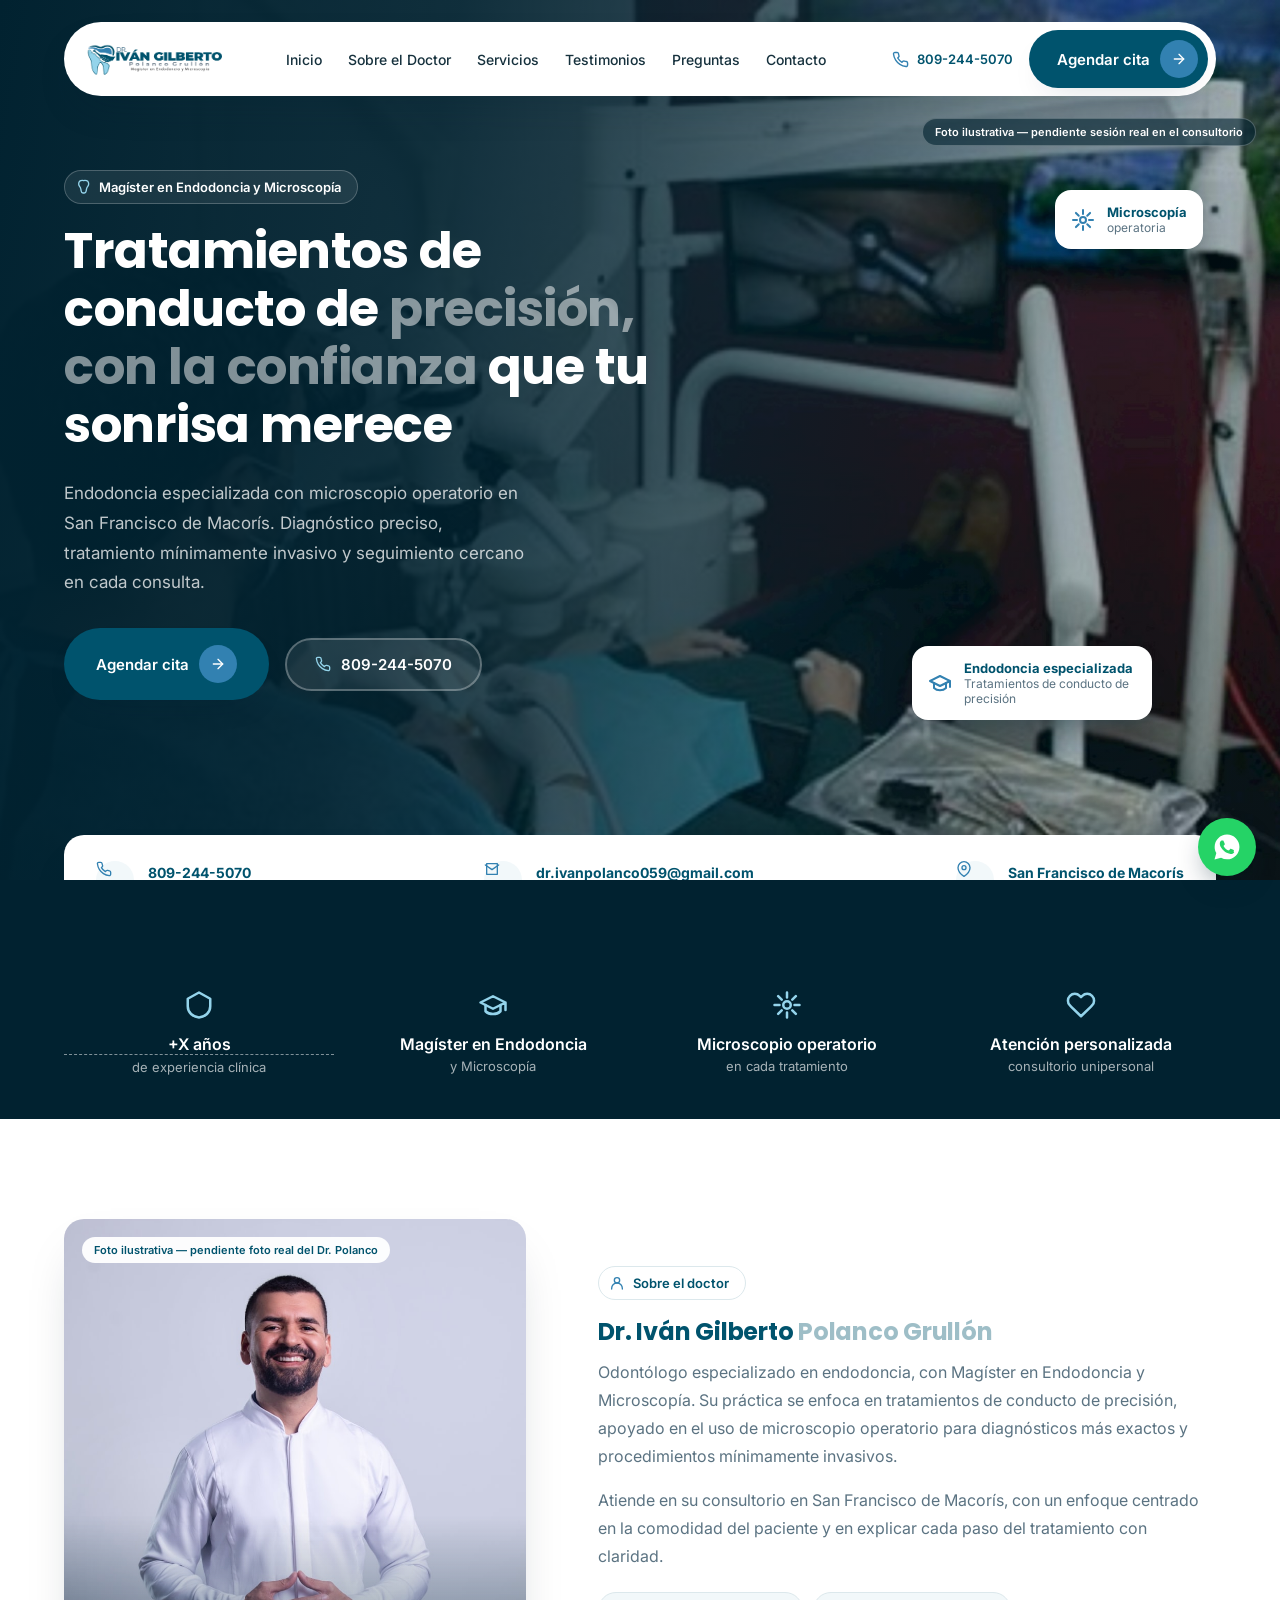
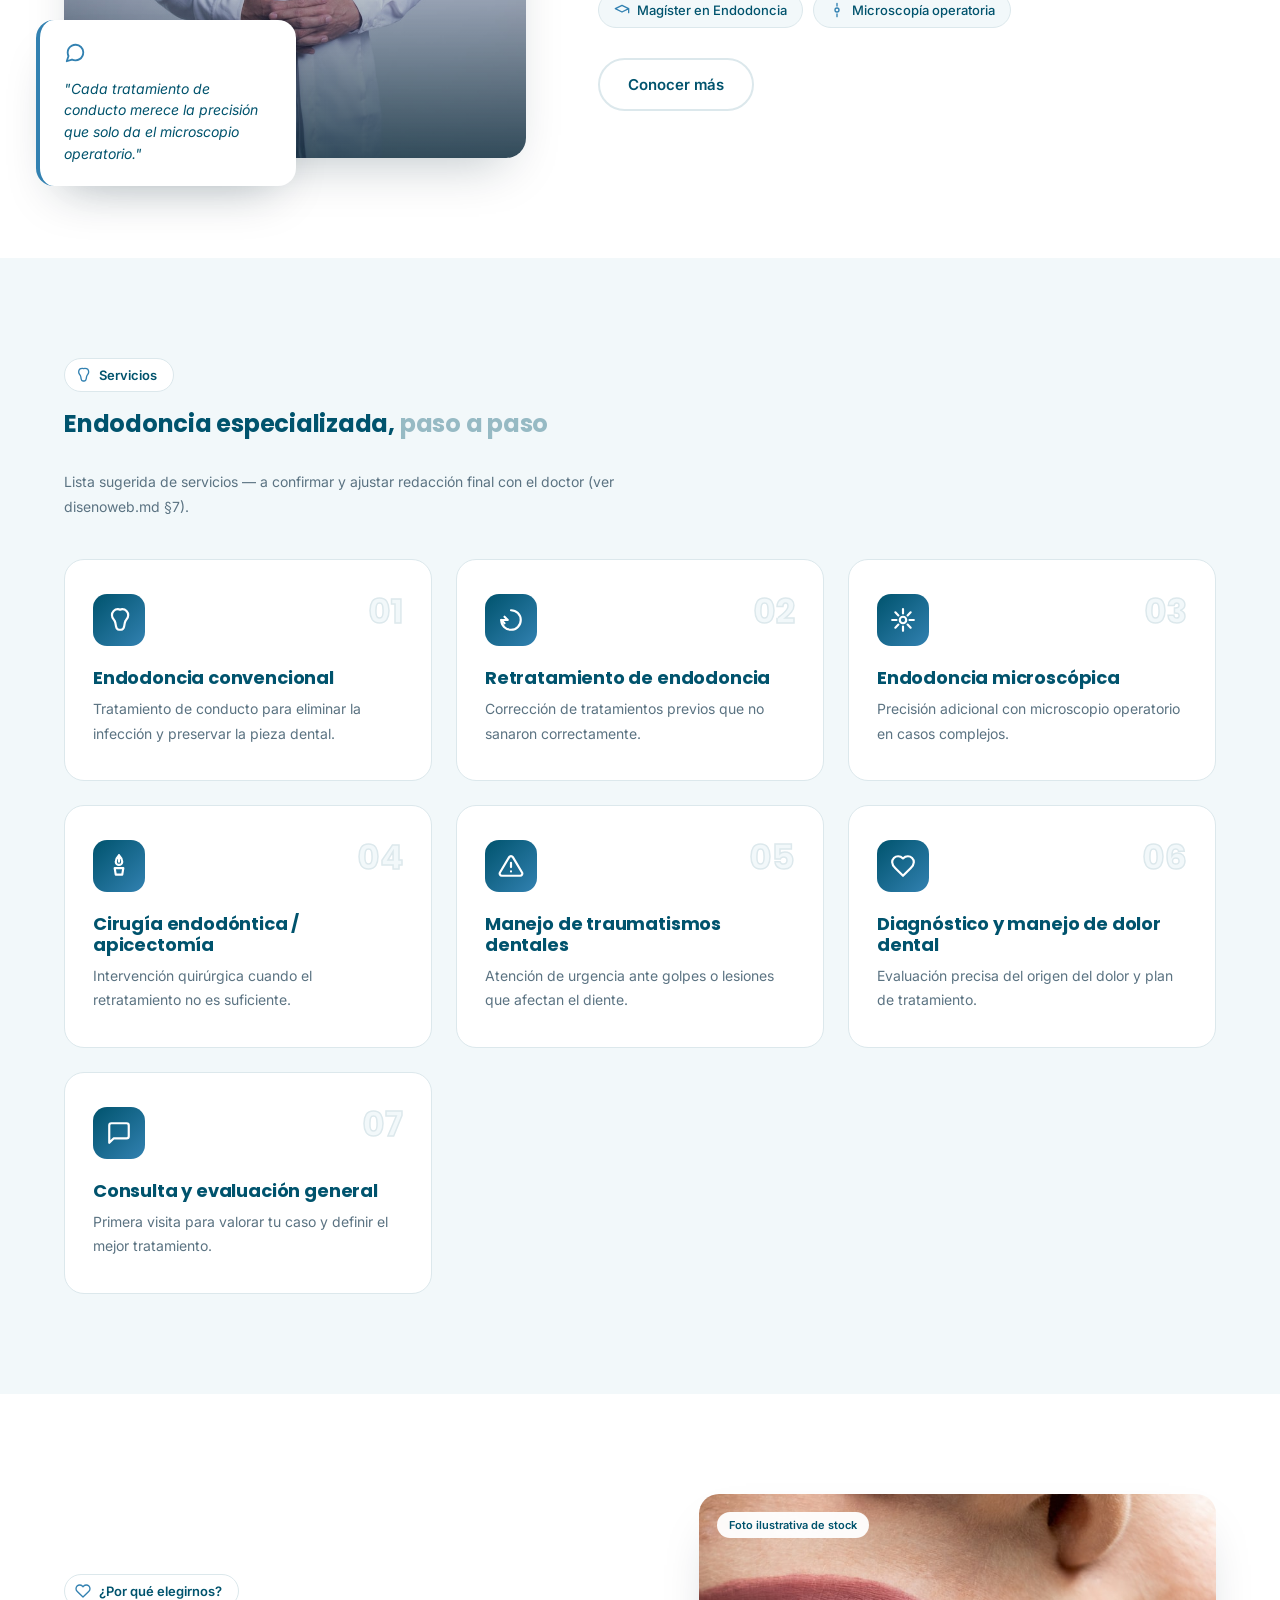
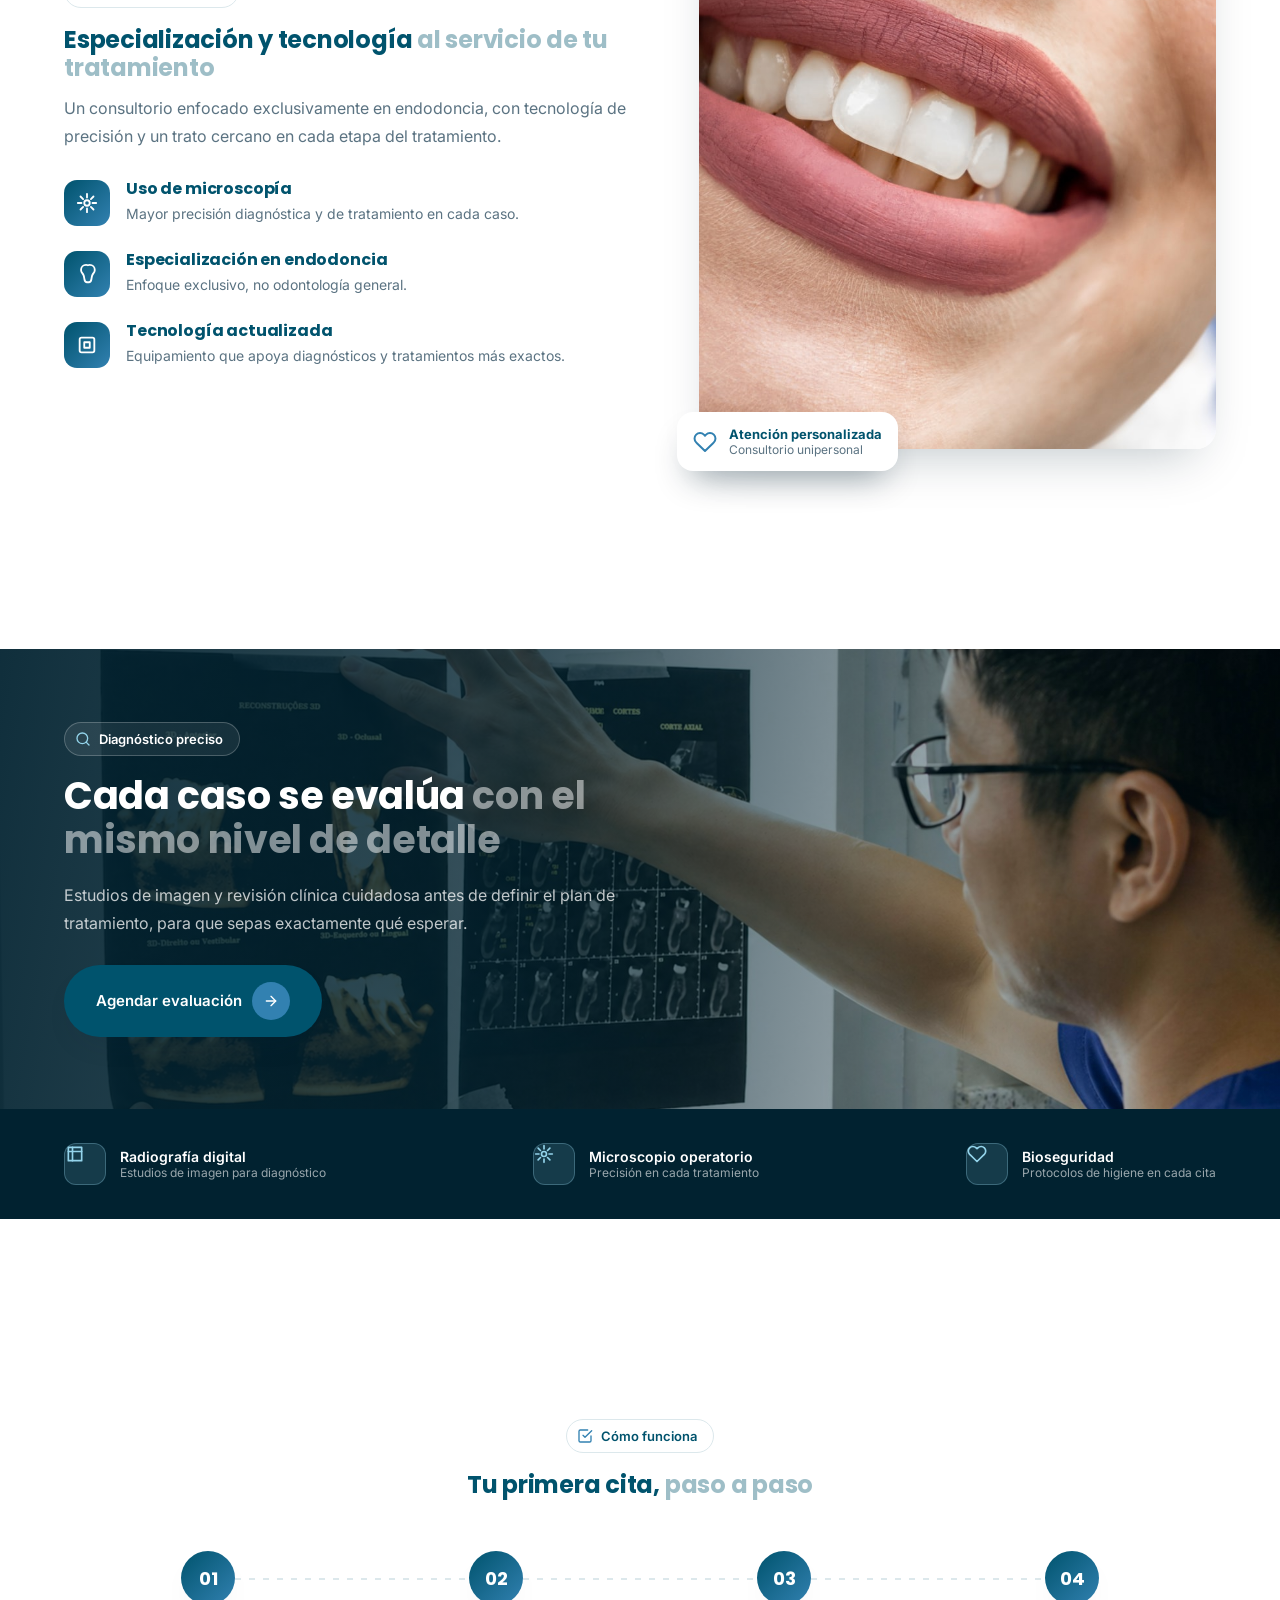
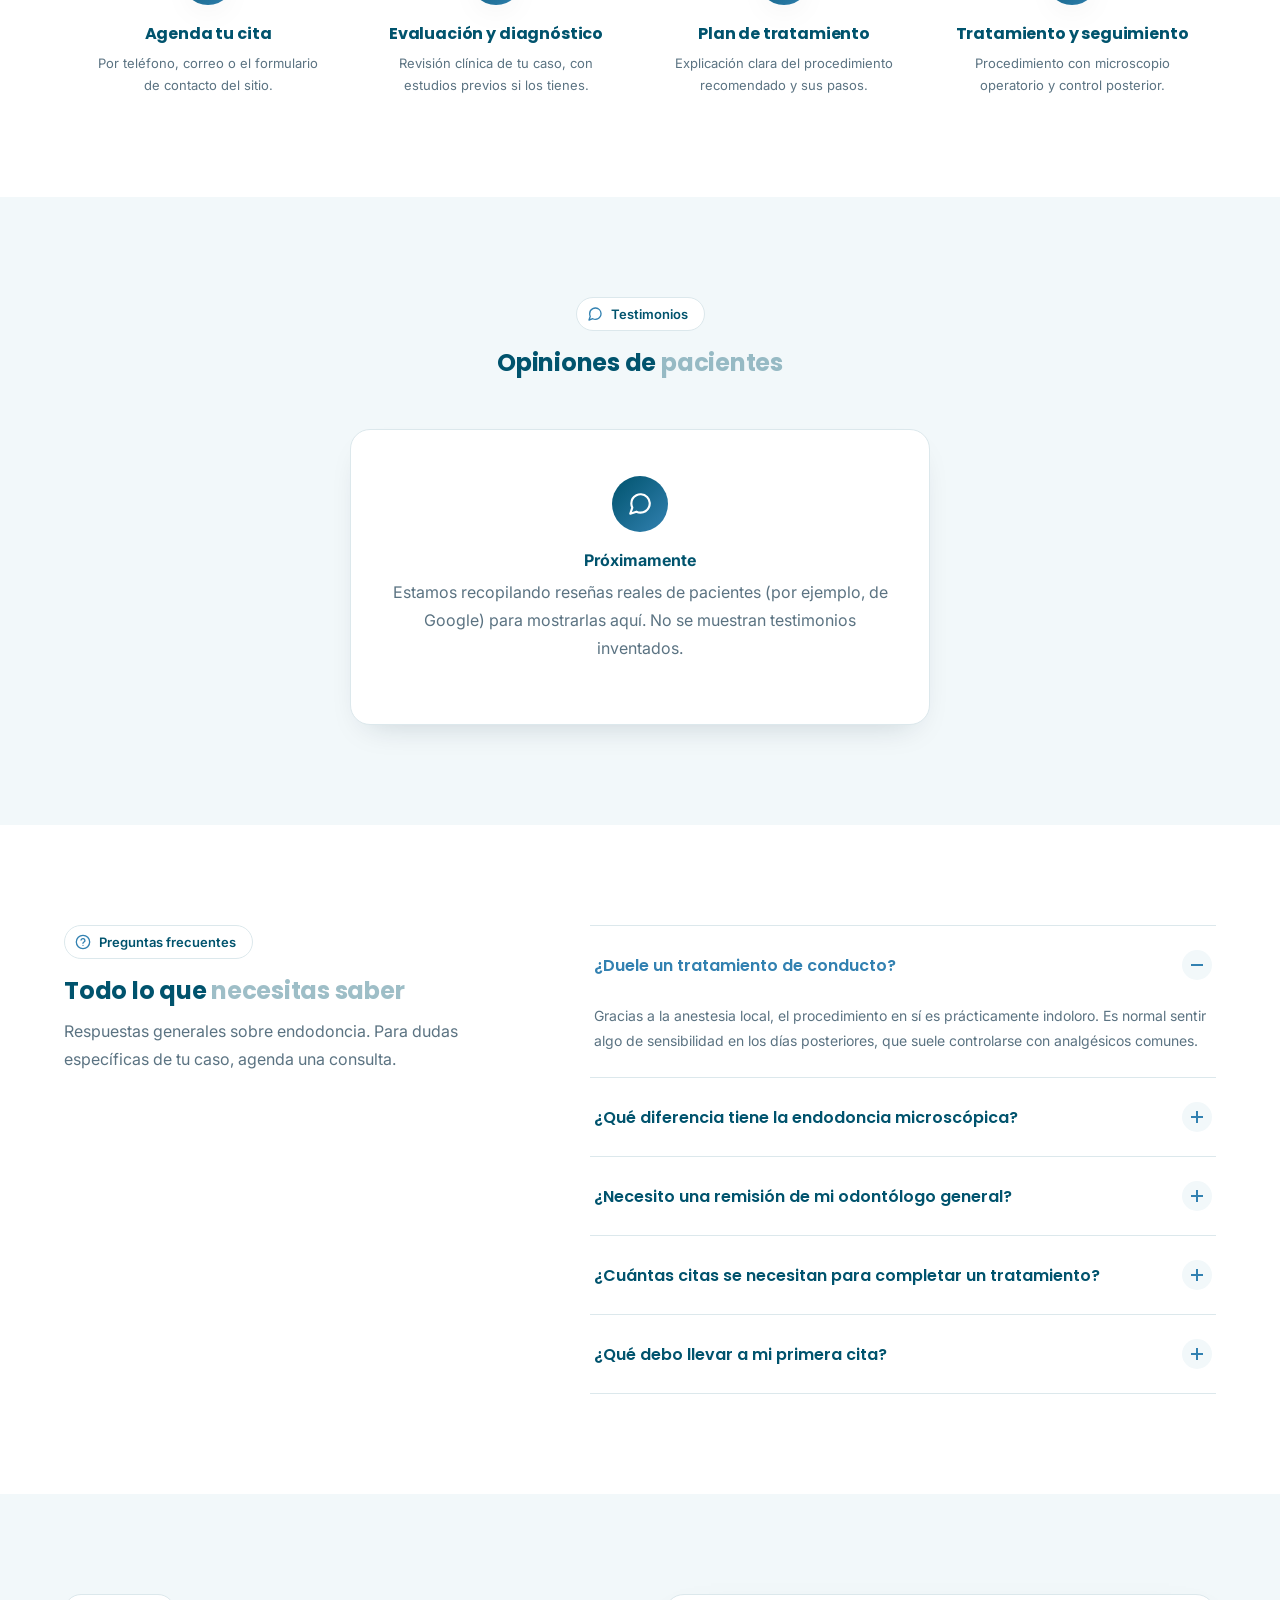
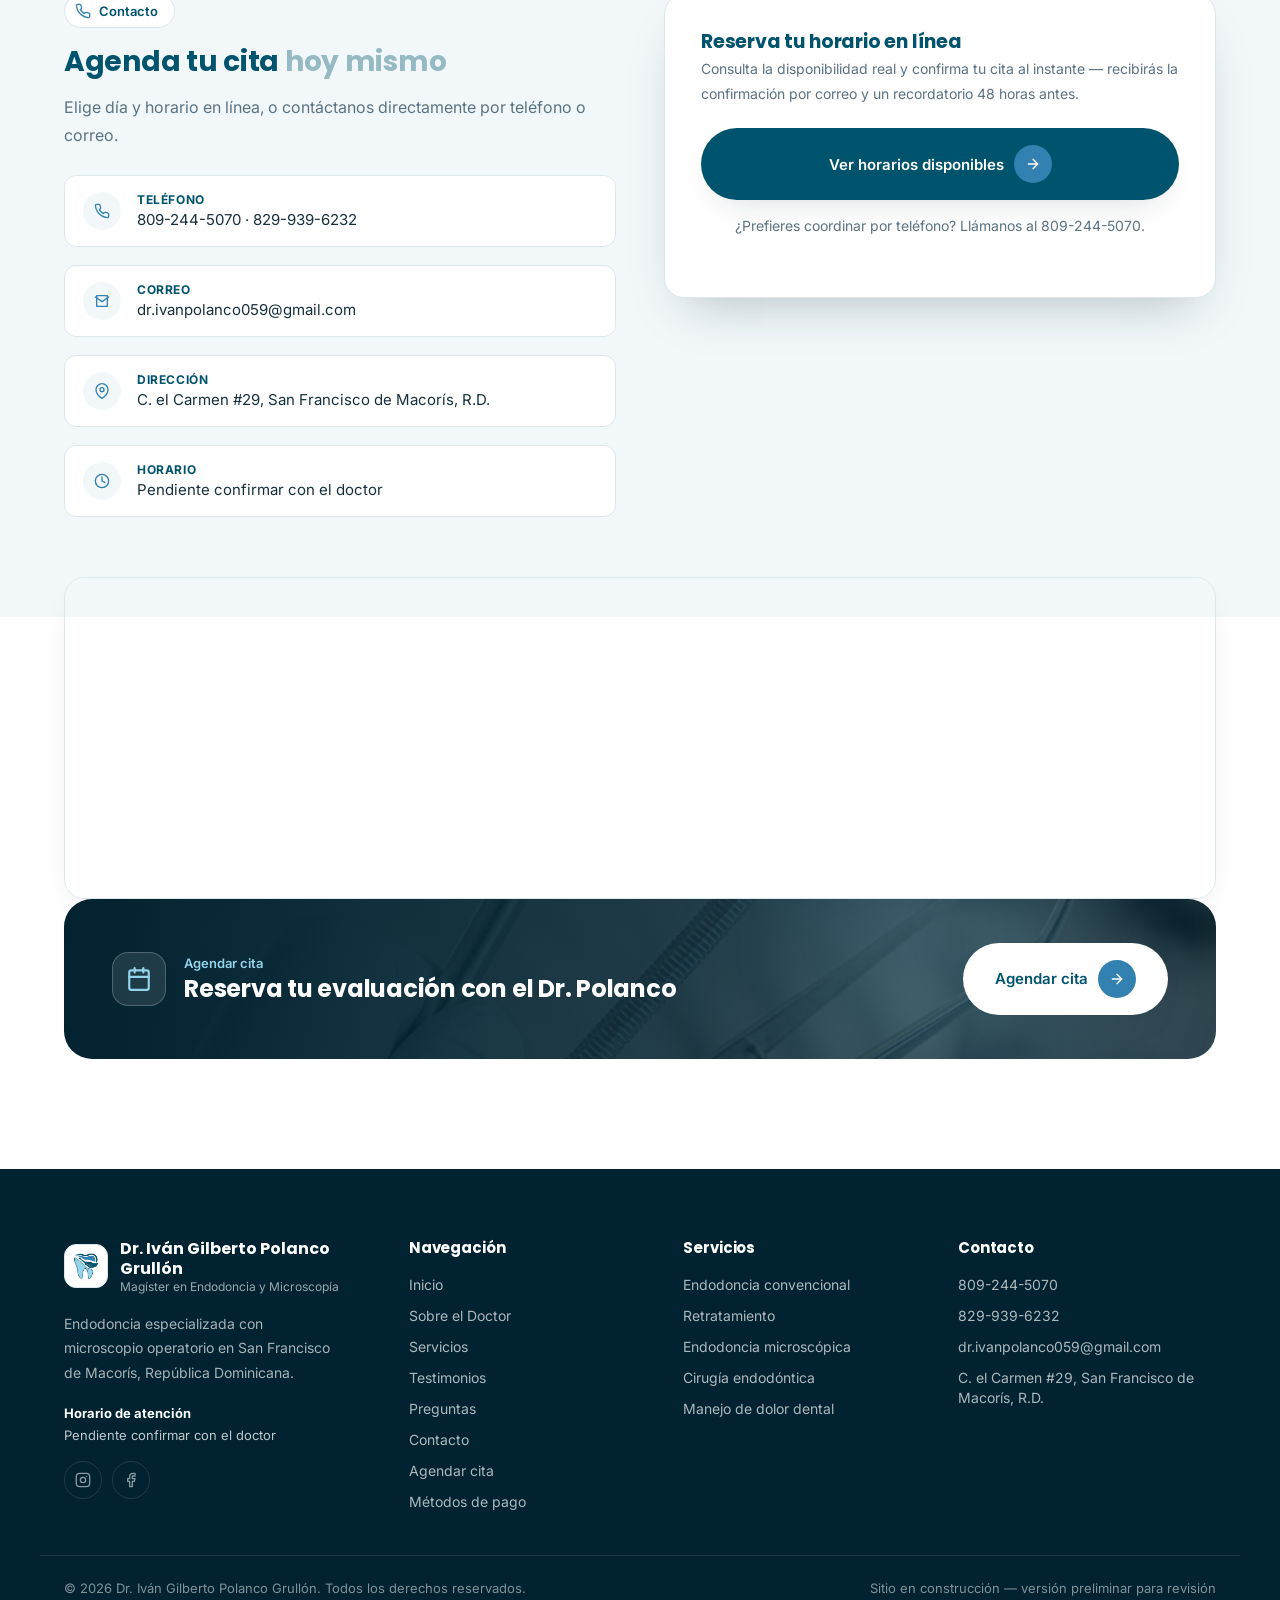
==== commit eb0b43fb: "Agregar botón flotante de WhatsApp en landing, citas y pago" ====
--- a/index.html
+++ b/index.html
@@ -583,6 +583,16 @@
   </div>
 </footer>
 
+<a
+  href="https://wa.me/18092445070?text=Hola%2C%20me%20gustar%C3%ADa%20agendar%20una%20cita%20con%20el%20Dr.%20Polanco."
+  class="whatsapp-fab"
+  target="_blank"
+  rel="noopener"
+  aria-label="Escríbenos por WhatsApp"
+>
+  <svg viewBox="0 0 24 24" fill="#fff"><path d="M12.04 2C6.58 2 2.13 6.45 2.13 11.91c0 1.75.46 3.45 1.32 4.95L2 22l5.25-1.38a9.9 9.9 0 0 0 4.79 1.22h.01c5.46 0 9.91-4.45 9.91-9.91 0-2.65-1.03-5.14-2.9-7.01A9.82 9.82 0 0 0 12.04 2zm5.78 14.2c-.24.68-1.19 1.25-1.95 1.41-.52.11-1.2.2-3.49-.75-2.93-1.21-4.81-4.17-4.96-4.36-.14-.19-1.18-1.57-1.18-3 0-1.42.75-2.12 1.02-2.41.27-.29.58-.36.78-.36.19 0 .39 0 .56.01.18.01.42-.07.66.5.24.58.83 2 .9 2.15.07.15.12.32.02.51-.09.19-.14.31-.28.48-.14.16-.29.36-.42.48-.14.13-.28.28-.12.55.16.27.71 1.17 1.53 1.9 1.05.94 1.94 1.23 2.21 1.37.27.14.43.11.59-.07.16-.18.68-.79.86-1.06.18-.27.36-.22.6-.13.24.09 1.55.73 1.82.86.27.14.44.2.51.32.07.12.07.68-.17 1.36z"/></svg>
+</a>
+
 <script src="assets/js/main.js"></script>
 </body>
 </html>
--- a/assets/css/style.css
+++ b/assets/css/style.css
@@ -793,3 +793,27 @@
   section { padding: 70px 0; }
   .cta-banner-wrap { padding-bottom: 70px; }
 }
+
+/* WhatsApp floating button */
+.whatsapp-fab {
+  position: fixed;
+  bottom: 24px;
+  right: 24px;
+  width: 58px;
+  height: 58px;
+  border-radius: 50%;
+  background: #25D366;
+  display: flex;
+  align-items: center;
+  justify-content: center;
+  box-shadow: 0 12px 28px -8px rgba(1, 34, 48, .45);
+  z-index: 95;
+  transition: transform .2s ease, box-shadow .2s ease;
+}
+.whatsapp-fab:hover { transform: scale(1.08); box-shadow: 0 16px 32px -8px rgba(1, 34, 48, .5); }
+.whatsapp-fab svg { width: 30px; height: 30px; }
+
+@media (max-width: 720px) {
+  .whatsapp-fab { width: 52px; height: 52px; bottom: 18px; right: 18px; }
+  .whatsapp-fab svg { width: 26px; height: 26px; }
+}
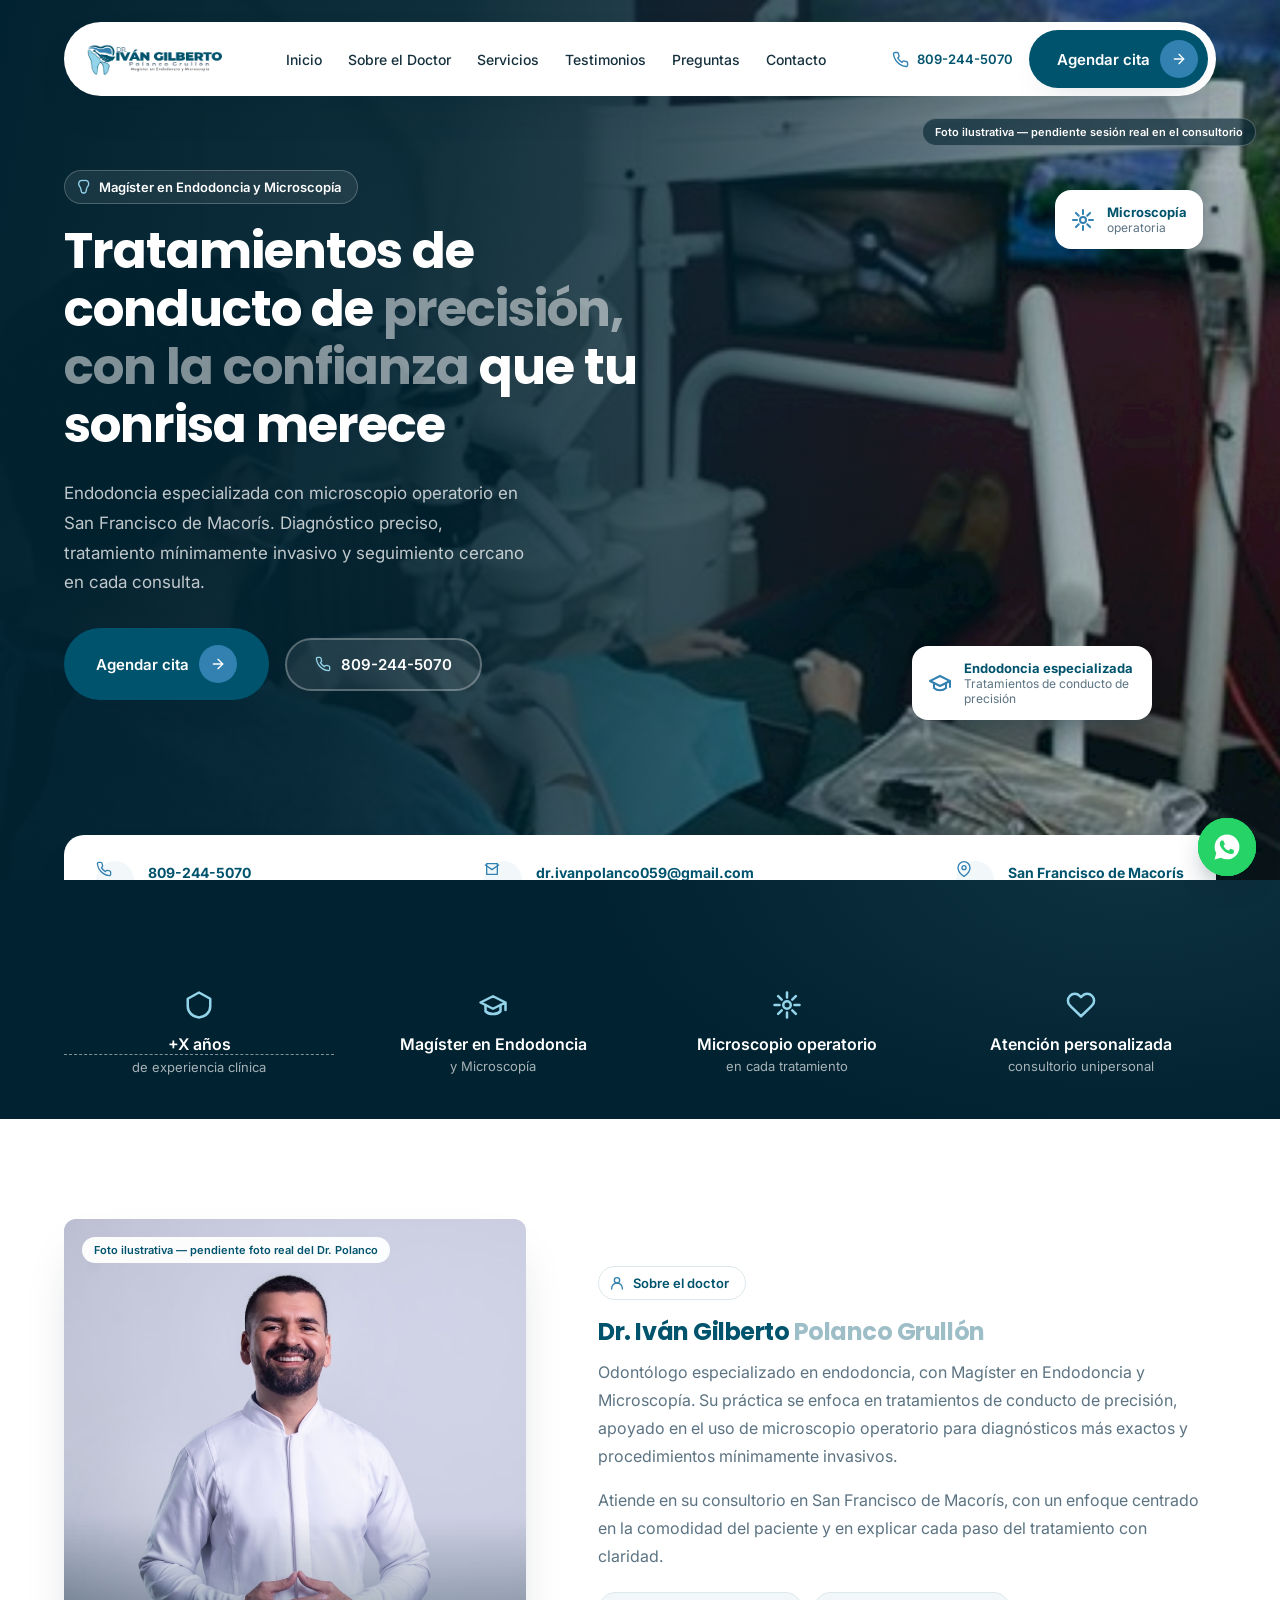
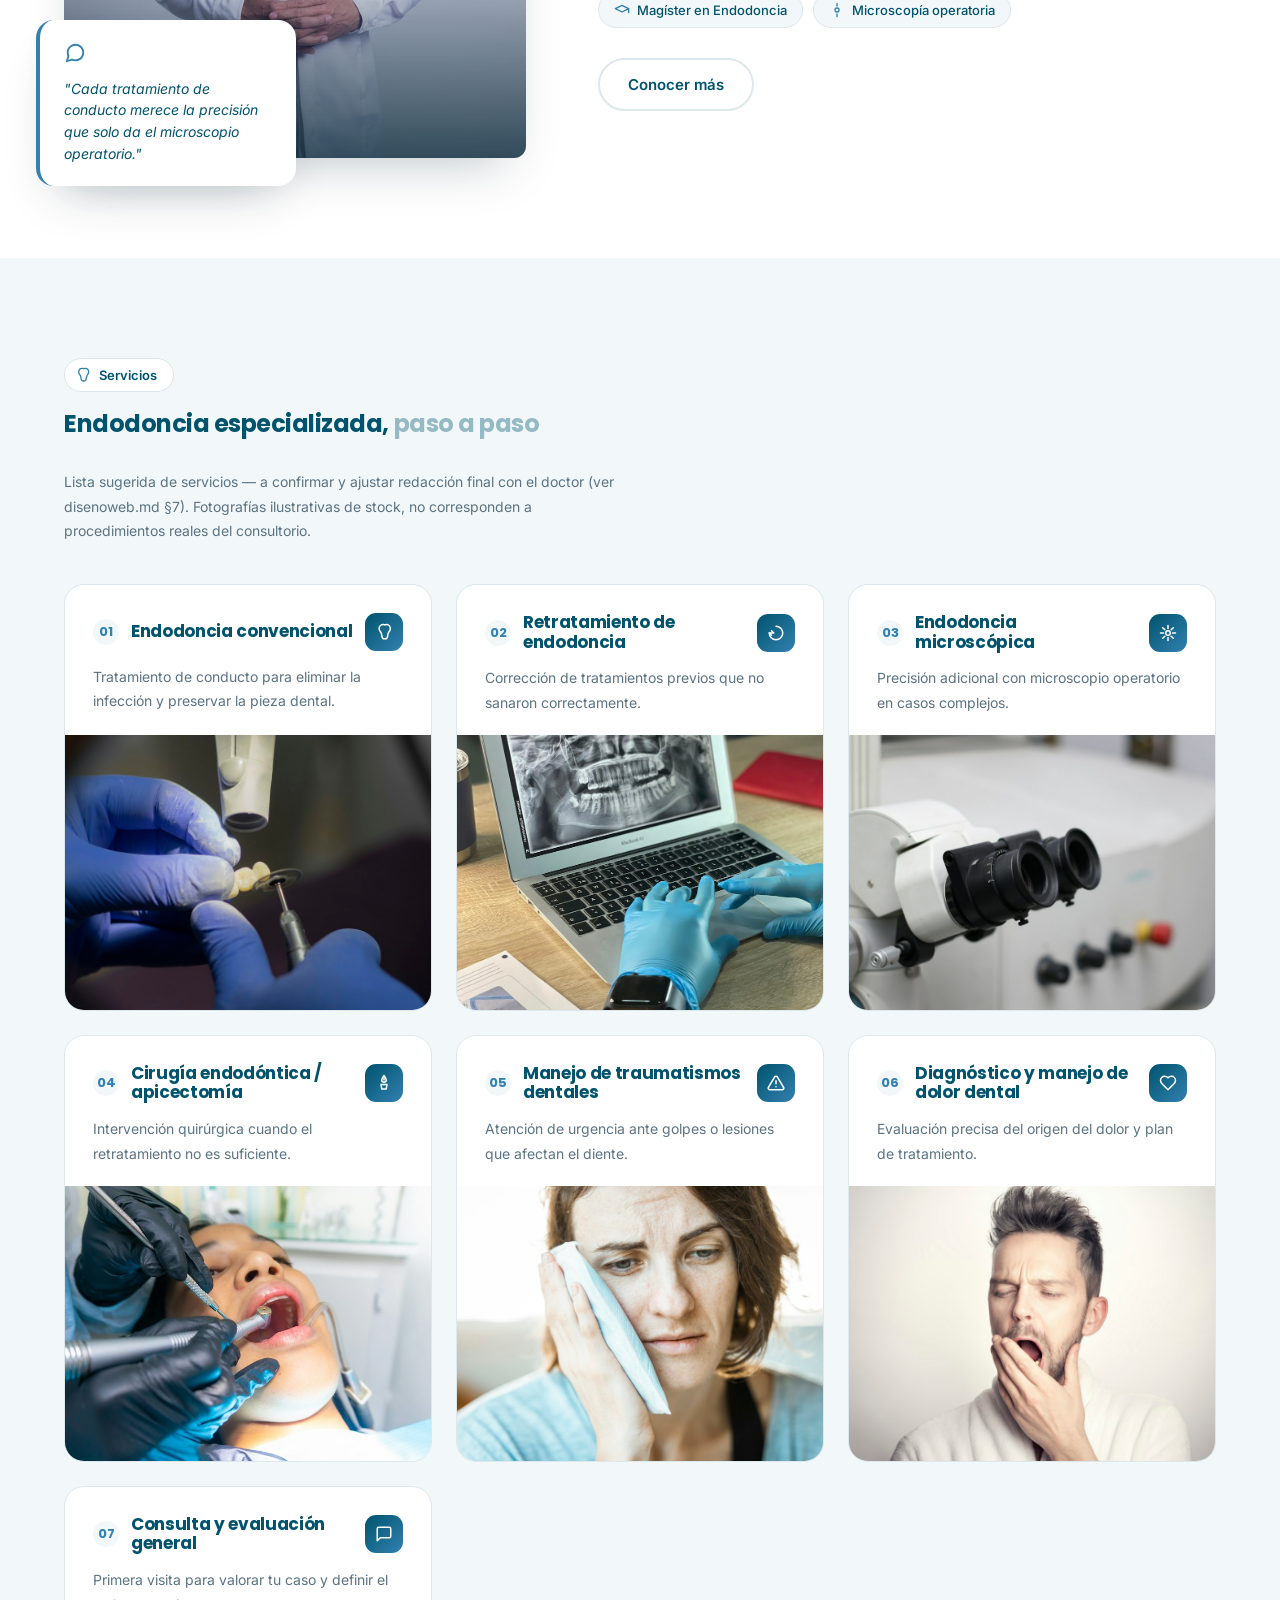
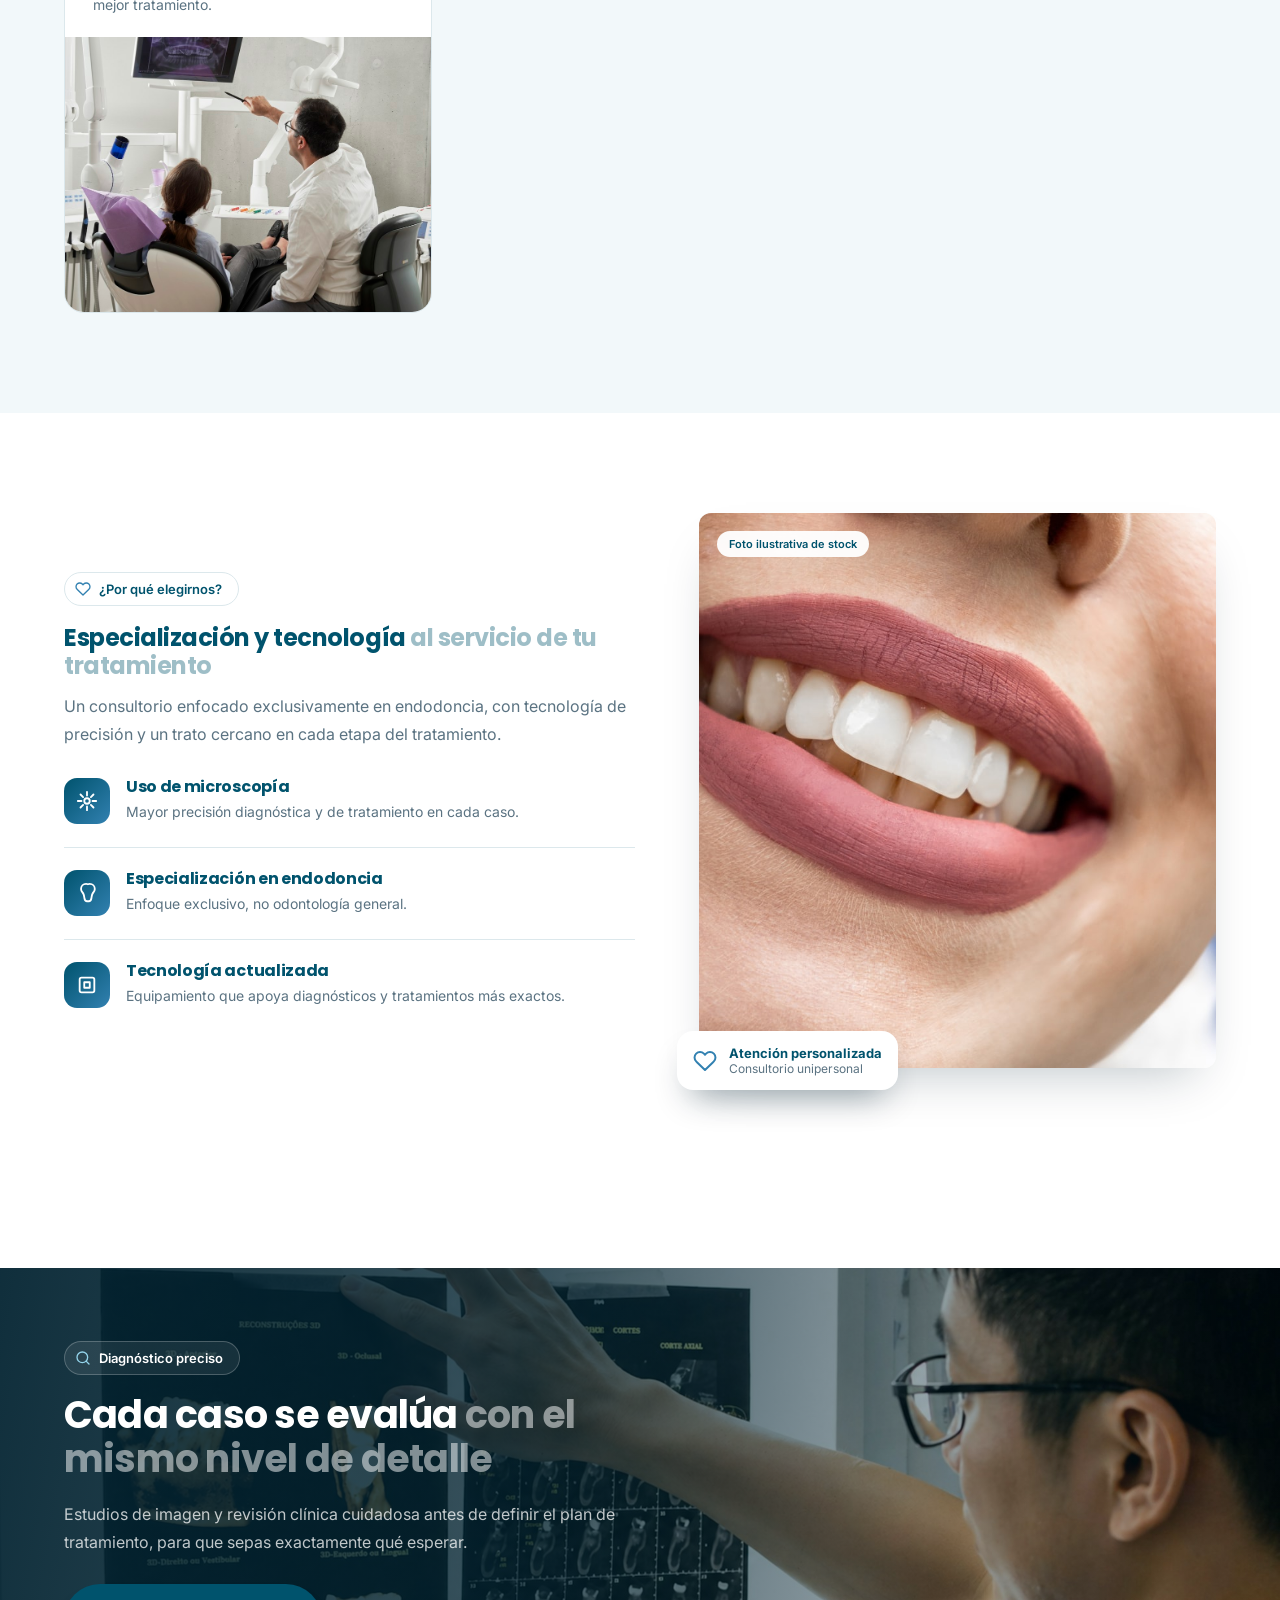
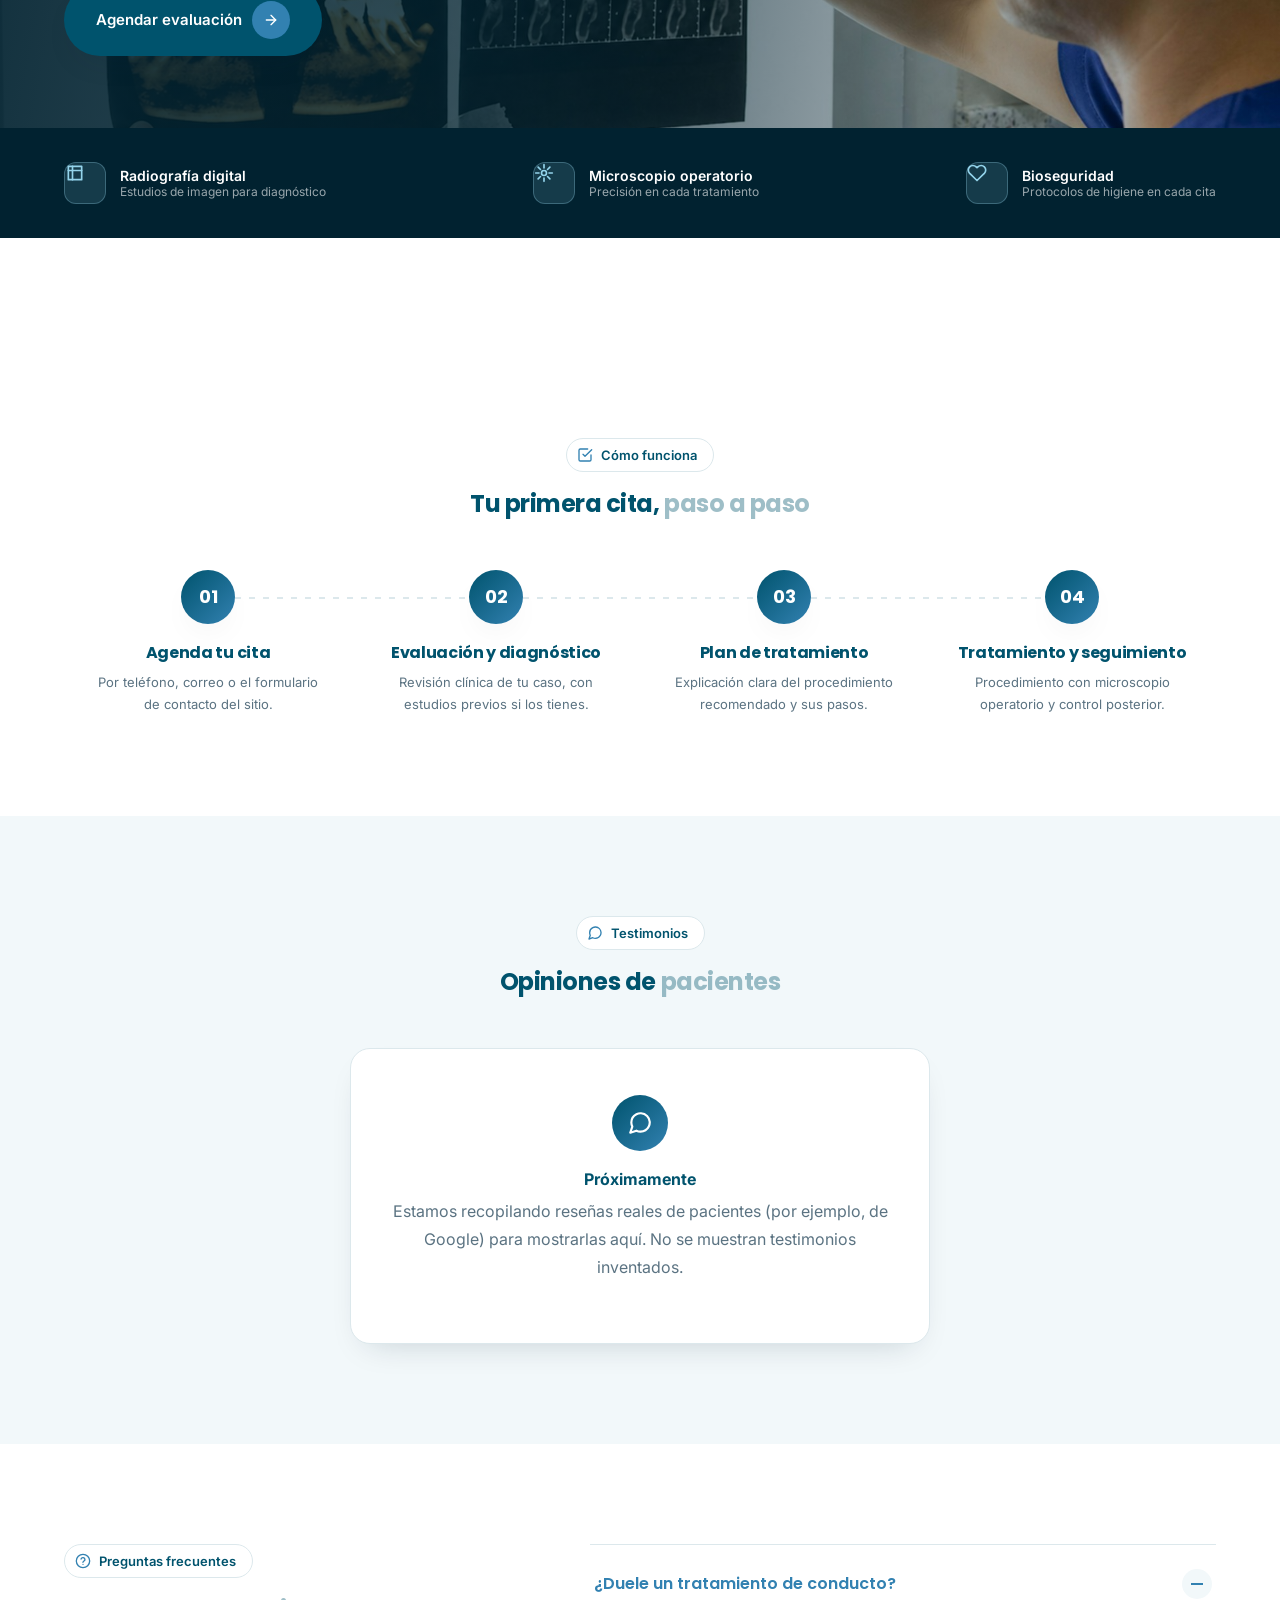
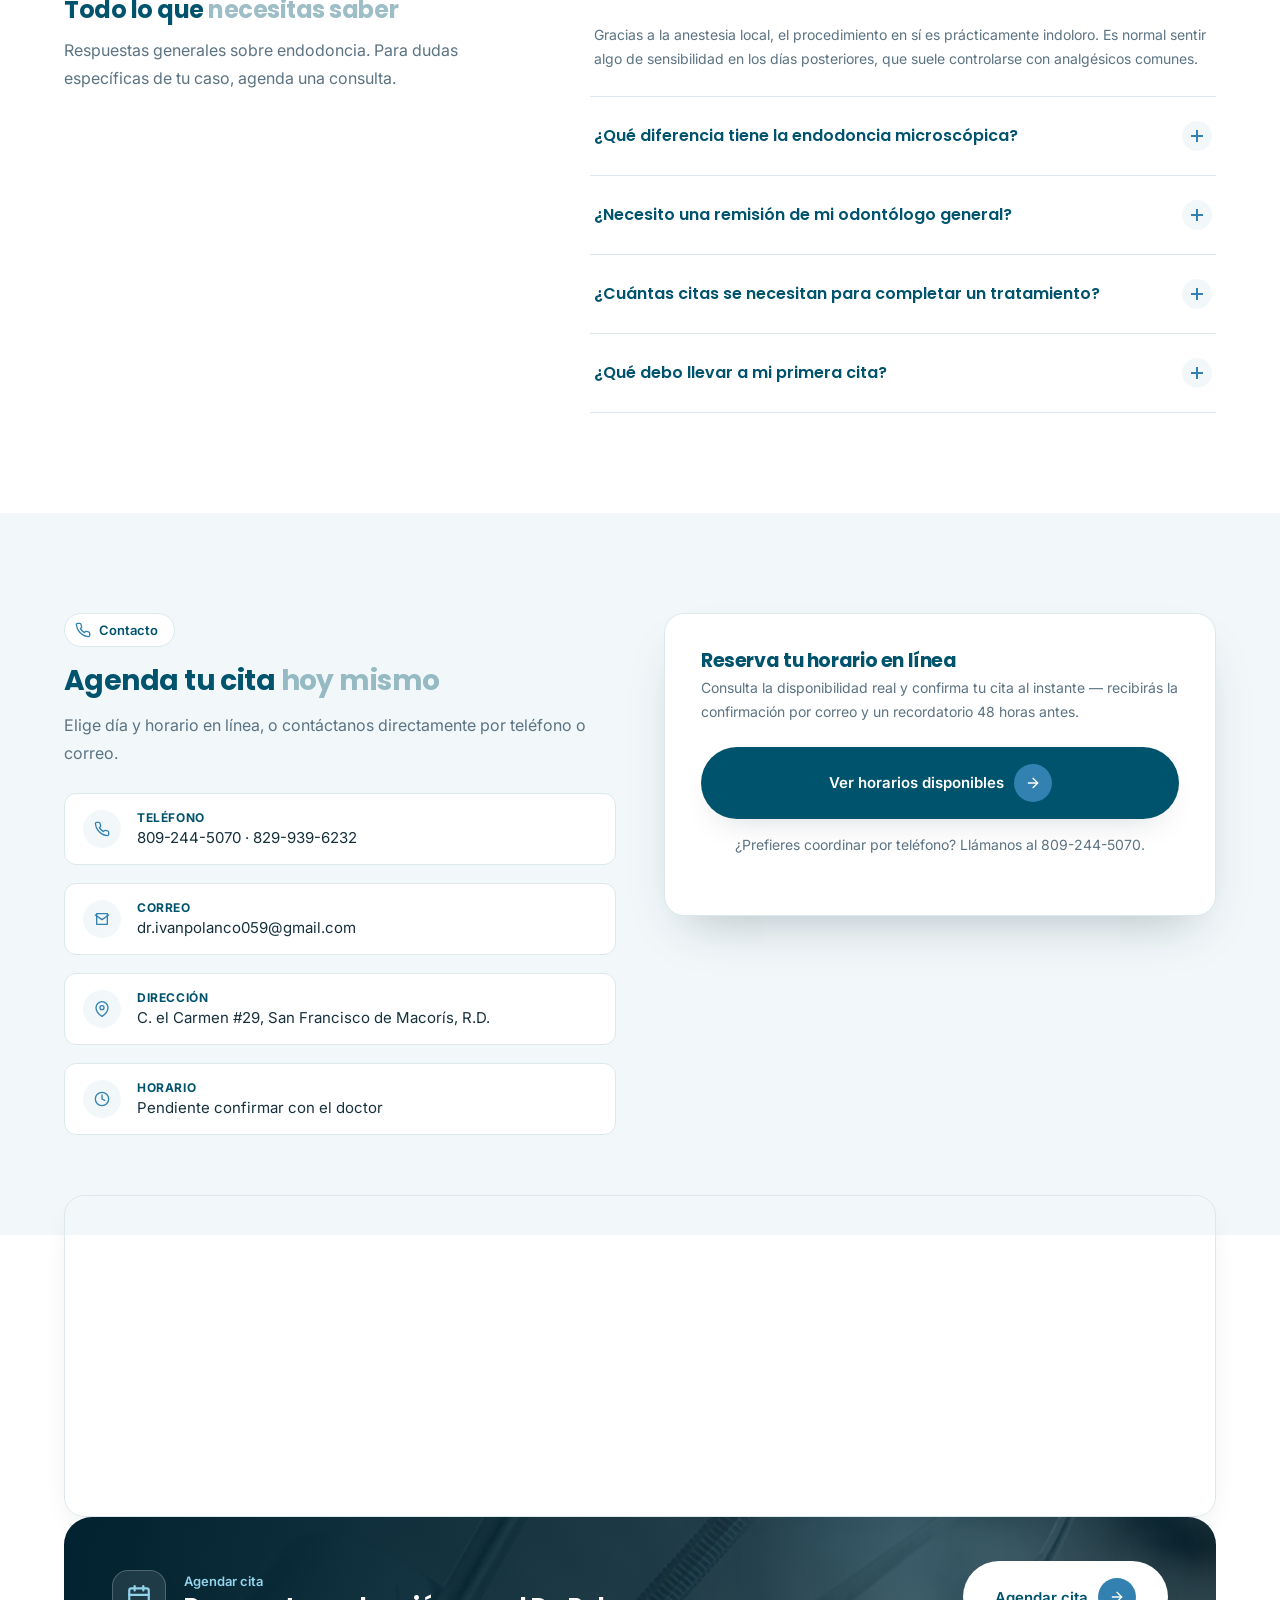
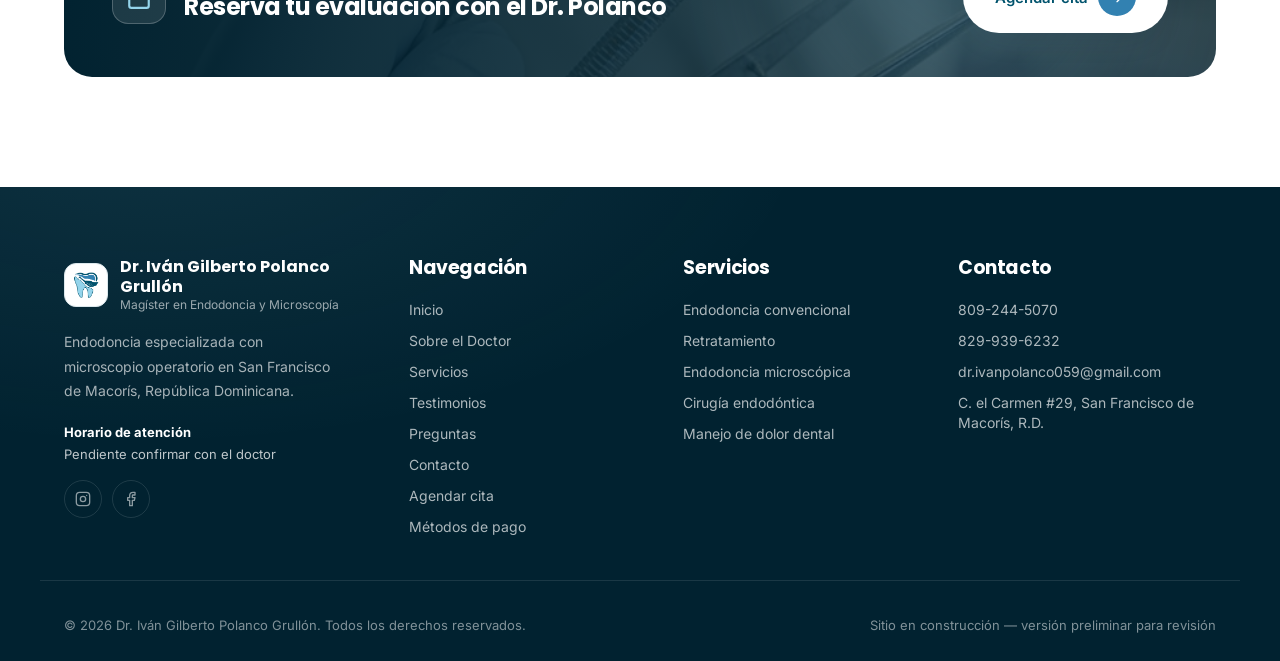
==== commit 0c6c0299: "Restructurar secciones clave según análisis completo vs. plantilla de referencia Comparación sección" ====
--- a/index.html
+++ b/index.html
@@ -177,70 +177,91 @@
           <h2>Endodoncia especializada, <span class="fade">paso a paso</span></h2>
         </div>
       </div>
-      <p style="max-width:560px;margin:-32px 0 40px;font-size:14px;">Lista sugerida de servicios — a confirmar y ajustar redacción final con el doctor (ver disenoweb.md §7).</p>
+      <p style="max-width:560px;margin:-32px 0 40px;font-size:14px;">Lista sugerida de servicios — a confirmar y ajustar redacción final con el doctor (ver disenoweb.md §7). Fotografías ilustrativas de stock, no corresponden a procedimientos reales del consultorio.</p>
       <div class="services-grid">
 
         <div class="service-card reveal">
           <div class="service-top">
+            <span class="service-num">01</span>
+            <h3>Endodoncia convencional</h3>
             <div class="service-icon"><svg viewBox="0 0 24 24" fill="none" stroke="#fff" stroke-width="2" stroke-linecap="round" stroke-linejoin="round"><path d="M12 21c-1.5 0-2.5-1.5-2.8-3.3-.3-1.8-.4-3.4-1.2-4.9C7 11 5.5 10 5.5 7.5 5.5 4.5 7.8 2 11 2c.7 0 1.4.2 2 .5.6-.3 1.3-.5 2-.5 3.2 0 5.5 2.5 5.5 5.5 0 2.5-1.5 3.5-2.5 5.3-.8 1.5-.9 3.1-1.2 4.9-.3 1.8-1.3 3.3-2.8 3.3z"/></svg></div>
-            <span class="service-num">01</span>
-          </div>
-          <h3>Endodoncia convencional</h3>
+          </div>
           <p>Tratamiento de conducto para eliminar la infección y preservar la pieza dental.</p>
+          <div class="service-media">
+            <img src="assets/img/stock/servicio-endodoncia.jpg" alt="Tratamiento de endodoncia en curso" class="service-photo" loading="lazy">
+          </div>
         </div>
 
         <div class="service-card reveal">
           <div class="service-top">
+            <span class="service-num">02</span>
+            <h3>Retratamiento de endodoncia</h3>
             <div class="service-icon"><svg viewBox="0 0 24 24" fill="none" stroke="#fff" stroke-width="2" stroke-linecap="round" stroke-linejoin="round"><path d="M3 12a9 9 0 1 0 9-9"/><path d="M3 12h6l-3-3M3 12l3 3"/></svg></div>
-            <span class="service-num">02</span>
-          </div>
-          <h3>Retratamiento de endodoncia</h3>
+          </div>
           <p>Corrección de tratamientos previos que no sanaron correctamente.</p>
+          <div class="service-media">
+            <img src="assets/img/stock/servicio-retratamiento.jpg" alt="Dentista revisando una radiografía dental" class="service-photo" loading="lazy">
+          </div>
         </div>
 
         <div class="service-card reveal">
           <div class="service-top">
+            <span class="service-num">03</span>
+            <h3>Endodoncia microscópica</h3>
             <div class="service-icon"><svg viewBox="0 0 24 24" fill="none" stroke="#fff" stroke-width="2" stroke-linecap="round" stroke-linejoin="round"><circle cx="12" cy="12" r="3"/><path d="M12 2v4M12 18v4M4.93 4.93l2.83 2.83M16.24 16.24l2.83 2.83M2 12h4M18 12h4M4.93 19.07l2.83-2.83M16.24 7.76l2.83-2.83"/></svg></div>
-            <span class="service-num">03</span>
-          </div>
-          <h3>Endodoncia microscópica</h3>
+          </div>
           <p>Precisión adicional con microscopio operatorio en casos complejos.</p>
+          <div class="service-media">
+            <img src="assets/img/stock/servicio-microscopia.jpg" alt="Microscopio operatorio dental" class="service-photo" loading="lazy">
+          </div>
         </div>
 
         <div class="service-card reveal">
           <div class="service-top">
+            <span class="service-num">04</span>
+            <h3>Cirugía endodóntica / apicectomía</h3>
             <div class="service-icon"><svg viewBox="0 0 24 24" fill="none" stroke="#fff" stroke-width="2" stroke-linecap="round" stroke-linejoin="round"><path d="M12 2v6M12 2c-2 2-3 4-3 6a3 3 0 0 0 6 0c0-2-1-4-3-6z"/><path d="M8 14h8l-1 6H9l-1-6z"/></svg></div>
-            <span class="service-num">04</span>
-          </div>
-          <h3>Cirugía endodóntica / apicectomía</h3>
+          </div>
           <p>Intervención quirúrgica cuando el retratamiento no es suficiente.</p>
+          <div class="service-media">
+            <img src="assets/img/stock/servicio-cirugia.jpg" alt="Procedimiento dental en curso" class="service-photo" loading="lazy">
+          </div>
         </div>
 
         <div class="service-card reveal">
           <div class="service-top">
+            <span class="service-num">05</span>
+            <h3>Manejo de traumatismos dentales</h3>
             <div class="service-icon"><svg viewBox="0 0 24 24" fill="none" stroke="#fff" stroke-width="2" stroke-linecap="round" stroke-linejoin="round"><path d="M12 9v4M12 17h.01"/><path d="M10.29 3.86 1.82 18a2 2 0 0 0 1.71 3h16.94a2 2 0 0 0 1.71-3L13.71 3.86a2 2 0 0 0-3.42 0z"/></svg></div>
-            <span class="service-num">05</span>
-          </div>
-          <h3>Manejo de traumatismos dentales</h3>
+          </div>
           <p>Atención de urgencia ante golpes o lesiones que afectan el diente.</p>
+          <div class="service-media">
+            <img src="assets/img/stock/servicio-traumatismo.jpg" alt="Paciente con molestia tras un golpe dental" class="service-photo" loading="lazy">
+          </div>
         </div>
 
         <div class="service-card reveal">
           <div class="service-top">
+            <span class="service-num">06</span>
+            <h3>Diagnóstico y manejo de dolor dental</h3>
             <div class="service-icon"><svg viewBox="0 0 24 24" fill="none" stroke="#fff" stroke-width="2" stroke-linecap="round" stroke-linejoin="round"><path d="M19 14c1.49-1.46 3-3.21 3-5.5A5.5 5.5 0 0 0 16.5 3c-1.76 0-3 .5-4.5 2-1.5-1.5-2.74-2-4.5-2A5.5 5.5 0 0 0 2 8.5c0 2.29 1.51 4.04 3 5.5l7 7z"/></svg></div>
-            <span class="service-num">06</span>
-          </div>
-          <h3>Diagnóstico y manejo de dolor dental</h3>
+          </div>
           <p>Evaluación precisa del origen del dolor y plan de tratamiento.</p>
+          <div class="service-media">
+            <img src="assets/img/stock/servicio-dolor.jpg" alt="Paciente con dolor dental" class="service-photo" loading="lazy">
+          </div>
         </div>
 
         <div class="service-card reveal">
           <div class="service-top">
+            <span class="service-num">07</span>
+            <h3>Consulta y evaluación general</h3>
             <div class="service-icon"><svg viewBox="0 0 24 24" fill="none" stroke="#fff" stroke-width="2" stroke-linecap="round" stroke-linejoin="round"><path d="M21 15a2 2 0 0 1-2 2H7l-4 4V5a2 2 0 0 1 2-2h14a2 2 0 0 1 2 2z"/></svg></div>
-            <span class="service-num">07</span>
-          </div>
-          <h3>Consulta y evaluación general</h3>
+          </div>
           <p>Primera visita para valorar tu caso y definir el mejor tratamiento.</p>
+          <div class="service-media">
+            <img src="assets/img/stock/servicio-consulta.jpg" alt="Dentista explicando un diagnóstico al paciente" class="service-photo" loading="lazy">
+          </div>
         </div>
 
       </div>
--- a/assets/css/style.css
+++ b/assets/css/style.css
@@ -43,7 +43,7 @@
   margin: 0 0 .5em;
   line-height: 1.16;
   font-weight: 700;
-  letter-spacing: -.01em;
+  letter-spacing: -.02em;
 }
 .fade { color: var(--navy-soft); }
 .hero .fade, .diagnostic-band .fade { color: rgba(255,255,255,.5); }
@@ -129,7 +129,7 @@
   font-size: 15px;
   border: 2px solid transparent;
   cursor: pointer;
-  transition: transform .18s ease, box-shadow .18s ease, background .18s ease;
+  transition: transform .3s ease-in-out, box-shadow .3s ease-in-out, background .3s ease-in-out;
   white-space: nowrap;
 }
 .btn:hover { transform: translateY(-2px); }
@@ -141,7 +141,9 @@
   align-items: center;
   justify-content: center;
   flex-shrink: 0;
-}
+  transition: transform .3s ease-in-out;
+}
+.btn:hover .btn-icon { transform: translateX(4px); }
 .btn-icon svg { width: 16px; height: 16px; }
 .btn-primary { background: var(--navy); color: var(--white); box-shadow: var(--shadow-soft); }
 .btn-primary .btn-icon { background: var(--turquoise-dark); }
@@ -164,9 +166,10 @@
   left: 0;
   right: 0;
   z-index: 100;
-  transition: top .25s ease;
+  transition: top .25s ease, transform .35s ease-in-out;
 }
 .site-header.is-fixed { position: fixed; top: 14px; }
+.site-header.header-hidden { transform: translateY(-140%); }
 .header-inner {
   background: var(--white);
   border-radius: 999px;
@@ -312,7 +315,10 @@
 .hero-info-item span { display: block; font-size: 12px; color: var(--text-secondary); }
 
 /* Trust strip */
-.trust-strip { background: var(--navy-ink); padding: 110px 0 44px; }
+.trust-strip {
+  background: radial-gradient(900px 480px at 88% -10%, rgba(148,212,235,.09), transparent 60%), var(--navy-ink);
+  padding: 110px 0 44px;
+}
 .trust-grid {
   display: grid;
   grid-template-columns: repeat(4, 1fr);
@@ -323,20 +329,22 @@
 .trust-item svg { width: 30px; height: 30px; stroke: var(--turquoise); margin-bottom: 10px; }
 .trust-item strong { display: block; font-size: 16px; font-weight: 600; }
 .trust-item span { display: block; font-size: 13px; color: rgba(255,255,255,.65); margin-top: 4px; }
-.pending { border-bottom: 1px dashed rgba(255,255,255,.5); }
+.pending { display: inline-block; border-bottom: 1px dashed rgba(255,255,255,.5); }
 
 /* About */
 .about { background: var(--white); }
 .about .container { display: grid; grid-template-columns: .85fr 1.15fr; gap: 64px; align-items: center; }
 .about-media { position: relative; }
 .about-photo {
-  border-radius: var(--radius);
+  border-radius: var(--radius-sm);
   aspect-ratio: 3 / 3.5;
   background: linear-gradient(180deg, transparent 55%, rgba(1,34,48,.75) 100%), url("../img/stock/doctor-placeholder.jpg") center 20% / cover no-repeat;
   position: relative;
   overflow: hidden;
   box-shadow: var(--shadow);
-}
+  transition: transform .6s ease-in-out;
+}
+.about-media:hover .about-photo { transform: scale(1.03); }
 .about-photo-note {
   position: absolute;
   top: 18px;
@@ -389,35 +397,58 @@
 .service-card {
   background: var(--white);
   border-radius: var(--radius);
-  padding: 34px 28px;
+  padding: 28px 28px 0;
   border: 1px solid var(--gray-border);
-  transition: transform .2s ease, box-shadow .2s ease, border-color .2s ease;
+  transition: transform .3s ease-in-out, box-shadow .3s ease-in-out, border-color .3s ease-in-out;
   position: relative;
   overflow: hidden;
+  display: flex;
+  flex-direction: column;
 }
 .service-card:hover { transform: translateY(-6px); box-shadow: var(--shadow); border-color: transparent; }
-.service-top { display: flex; align-items: flex-start; justify-content: space-between; margin-bottom: 22px; }
+.service-top { display: flex; align-items: center; gap: 12px; margin-bottom: 14px; }
 .service-num {
   font-family: "Poppins", sans-serif;
-  font-size: 34px;
+  font-size: 13px;
   font-weight: 700;
-  color: var(--surface-alt);
-  -webkit-text-stroke: 1.5px var(--gray-border);
-  line-height: 1;
-}
+  color: var(--turquoise-dark);
+  background: var(--surface-alt);
+  border-radius: 999px;
+  width: 26px;
+  height: 26px;
+  display: flex;
+  align-items: center;
+  justify-content: center;
+  flex-shrink: 0;
+}
+.service-top h3 { margin: 0; font-size: 17px; flex: 1; }
 .service-icon {
-  width: 52px;
-  height: 52px;
-  border-radius: 14px;
+  width: 38px;
+  height: 38px;
+  border-radius: 11px;
   background: var(--gradient-brand);
   display: flex;
   align-items: center;
   justify-content: center;
   flex-shrink: 0;
-}
-.service-icon svg { width: 26px; height: 26px; stroke: var(--white); }
-.service-card h3 { font-size: 18px; margin-bottom: 8px; }
-.service-card p { font-size: 14px; margin-bottom: 0; }
+  transition: transform .4s ease-in-out;
+}
+.service-card:hover .service-icon { transform: rotate(-6deg) scale(1.08); }
+.service-icon svg { width: 18px; height: 18px; stroke: var(--white); }
+.service-card p { font-size: 14px; margin-bottom: 20px; }
+.service-media {
+  margin: 0 -28px;
+  margin-top: auto;
+  overflow: hidden;
+}
+.service-photo {
+  width: 100%;
+  aspect-ratio: 4 / 3;
+  object-fit: cover;
+  display: block;
+  transition: transform .6s ease-in-out;
+}
+.service-card:hover .service-photo { transform: scale(1.06); }
 
 /* Why choose us — photo + feature list */
 .why-us { background: var(--white); }
@@ -427,14 +458,18 @@
   width: 100%;
   aspect-ratio: 4 / 4.3;
   object-fit: cover;
-  border-radius: var(--radius);
+  border-radius: var(--radius-sm);
   box-shadow: var(--shadow);
   display: block;
-}
+  transition: transform .6s ease-in-out;
+}
+.why-media:hover .why-photo { transform: scale(1.04); }
 .why-media .float-card { position: absolute; bottom: -22px; left: -22px; right: auto; }
 .why-copy { order: 1; }
-.why-list { display: flex; flex-direction: column; gap: 24px; margin-top: 30px; }
-.why-list li { display: flex; gap: 16px; align-items: flex-start; }
+.why-list { display: flex; flex-direction: column; margin-top: 30px; }
+.why-list li { display: flex; gap: 16px; align-items: flex-start; padding: 22px 0; border-bottom: 1px solid var(--gray-border); }
+.why-list li:first-child { padding-top: 0; }
+.why-list li:last-child { padding-bottom: 0; border-bottom: none; }
 .why-list-icon {
   width: 46px;
   height: 46px;
@@ -698,7 +733,11 @@
 .cta-banner .btn-primary .btn-icon svg { stroke: var(--white); }
 
 /* Footer */
-.site-footer { background: var(--navy-ink); color: rgba(255,255,255,.75); padding: 70px 0 28px; }
+.site-footer {
+  background: radial-gradient(1100px 550px at 12% -15%, rgba(148,212,235,.09), transparent 60%), var(--navy-ink);
+  color: rgba(255,255,255,.75);
+  padding: 70px 0 28px;
+}
 .footer-grid {
   display: grid;
   grid-template-columns: 1.3fr 1fr 1fr 1.1fr;
@@ -712,7 +751,7 @@
 .footer-brand p { color: rgba(255,255,255,.65); font-size: 14px; margin-top: 18px; max-width: 280px; }
 .footer-hours { margin-top: 20px; font-size: 13px; }
 .footer-hours strong { display: block; color: var(--white); margin-bottom: 6px; }
-.footer-col h4 { color: var(--white); font-size: 15px; margin-bottom: 18px; }
+.footer-col h4 { color: var(--white); font-size: 19px; margin-bottom: 20px; }
 .footer-col ul { display: flex; flex-direction: column; gap: 11px; }
 .footer-col a, .footer-col span { color: rgba(255,255,255,.68); font-size: 14px; }
 .footer-col a:hover { color: var(--turquoise); }
@@ -731,7 +770,7 @@
   align-items: center;
   flex-wrap: wrap;
   gap: 12px;
-  padding-top: 24px;
+  padding-top: 36px;
   font-size: 13px;
   color: rgba(255,255,255,.5);
 }
@@ -811,7 +850,20 @@
   transition: transform .2s ease, box-shadow .2s ease;
 }
 .whatsapp-fab:hover { transform: scale(1.08); box-shadow: 0 16px 32px -8px rgba(1, 34, 48, .5); }
-.whatsapp-fab svg { width: 30px; height: 30px; }
+.whatsapp-fab svg { width: 30px; height: 30px; position: relative; z-index: 1; }
+.whatsapp-fab::before, .whatsapp-fab::after {
+  content: "";
+  position: absolute;
+  inset: 0;
+  border-radius: 50%;
+  border: 2px solid #25D366;
+  animation: whatsapp-pulse 2.4s ease-out infinite;
+}
+.whatsapp-fab::after { animation-delay: 1.2s; }
+@keyframes whatsapp-pulse {
+  0% { transform: scale(1); opacity: .55; }
+  100% { transform: scale(1.7); opacity: 0; }
+}
 
 @media (max-width: 720px) {
   .whatsapp-fab { width: 52px; height: 52px; bottom: 18px; right: 18px; }
